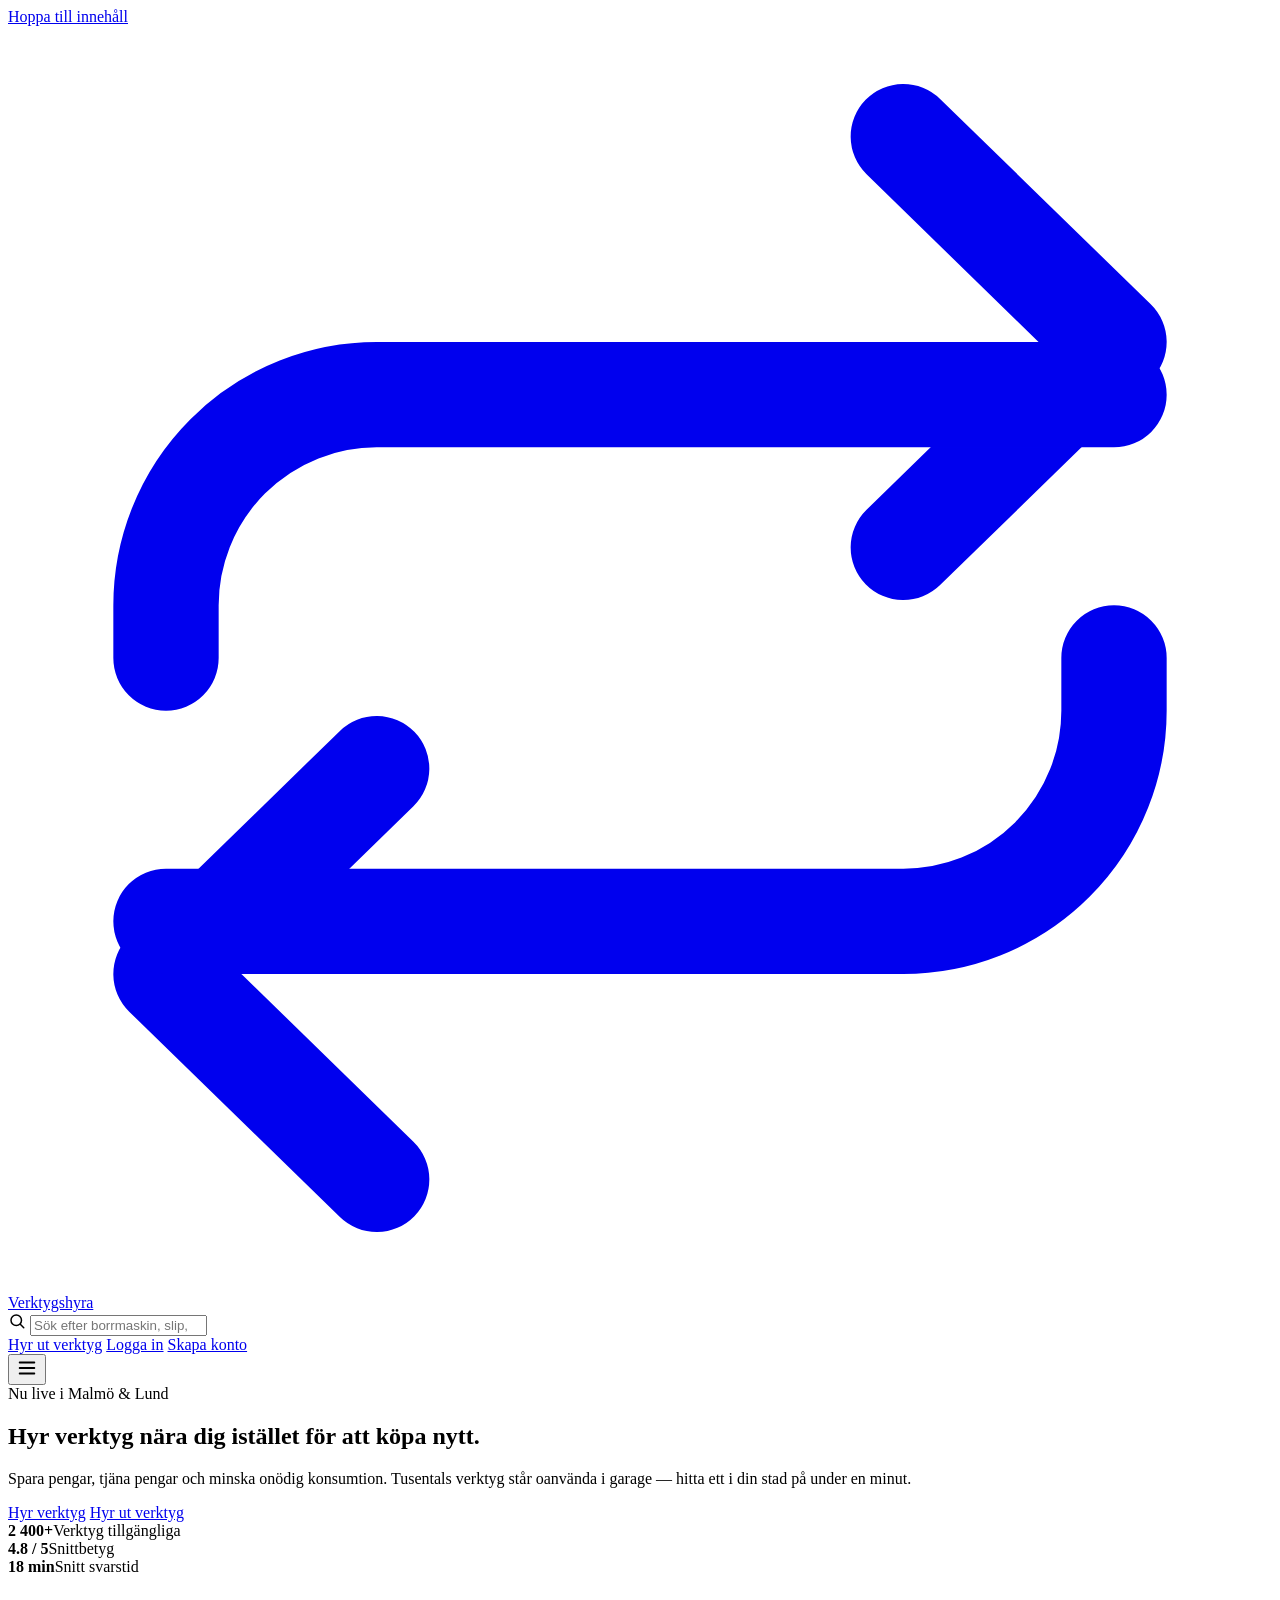
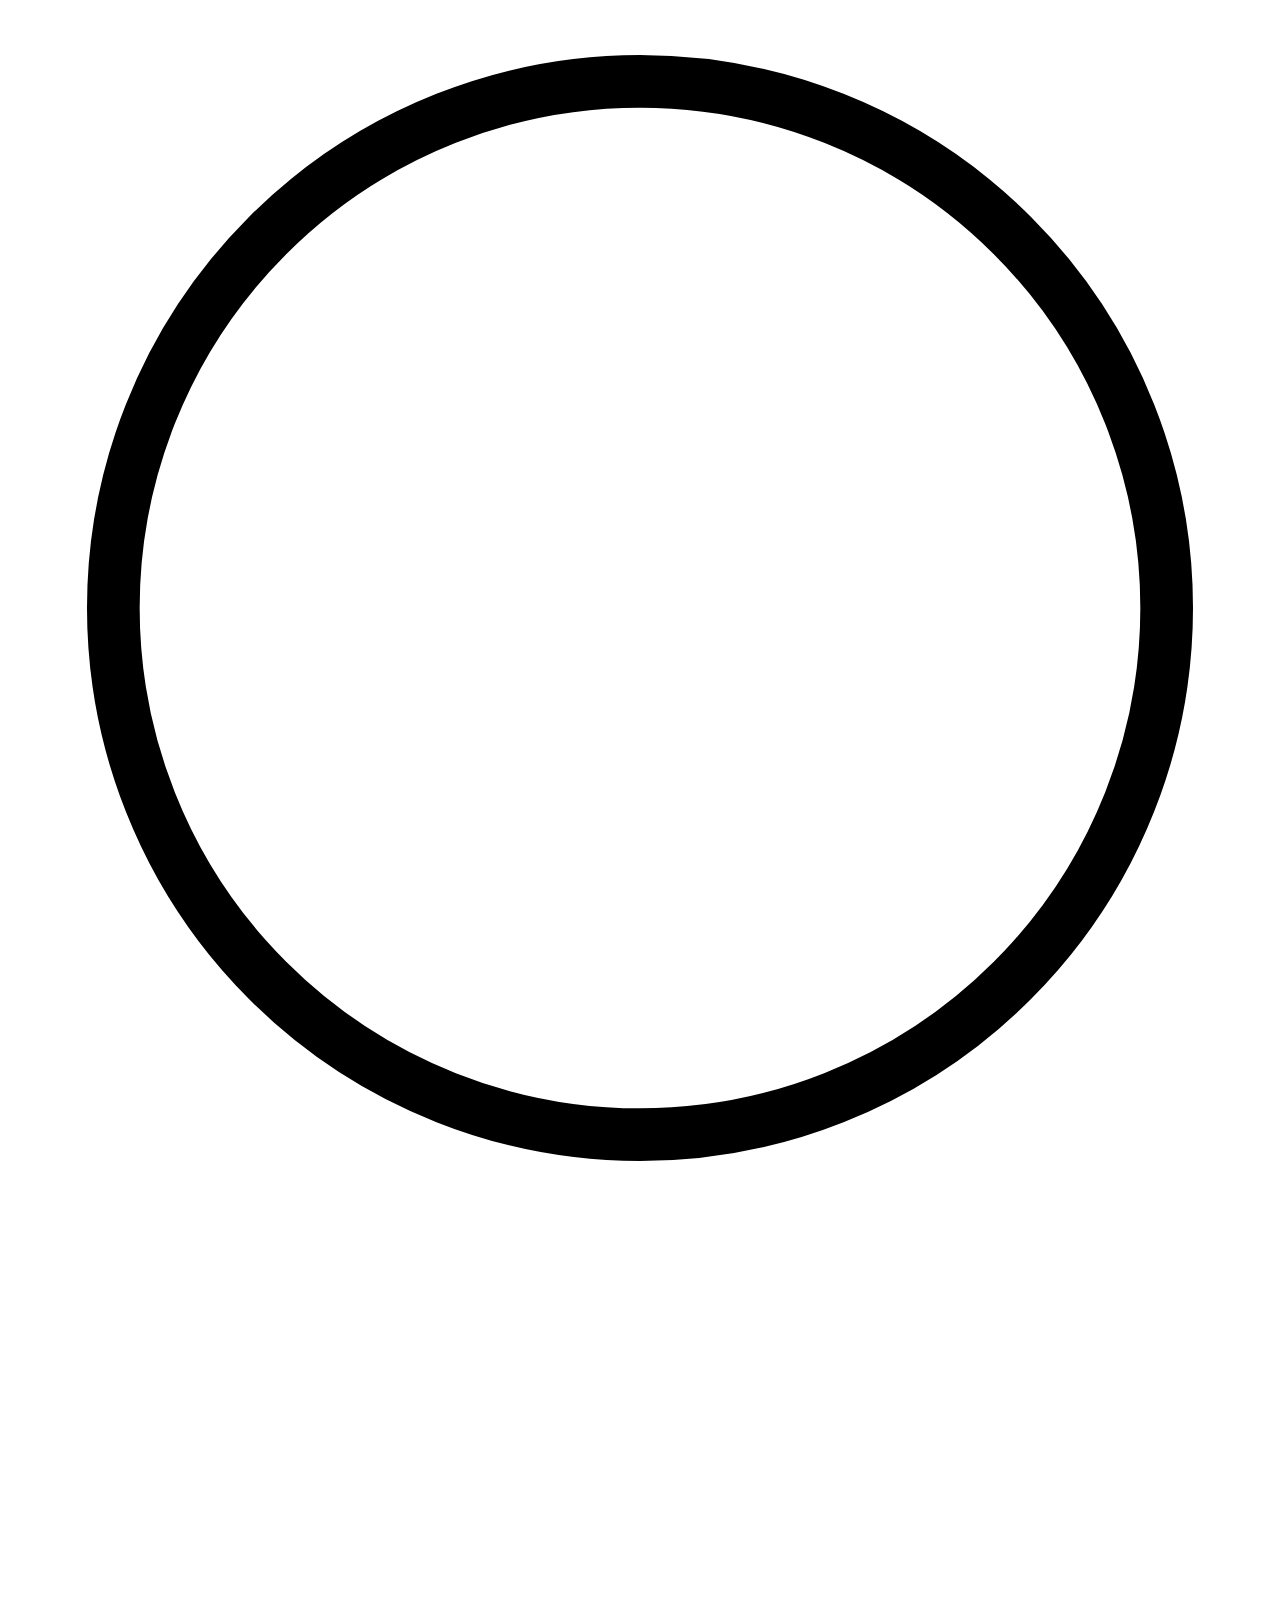
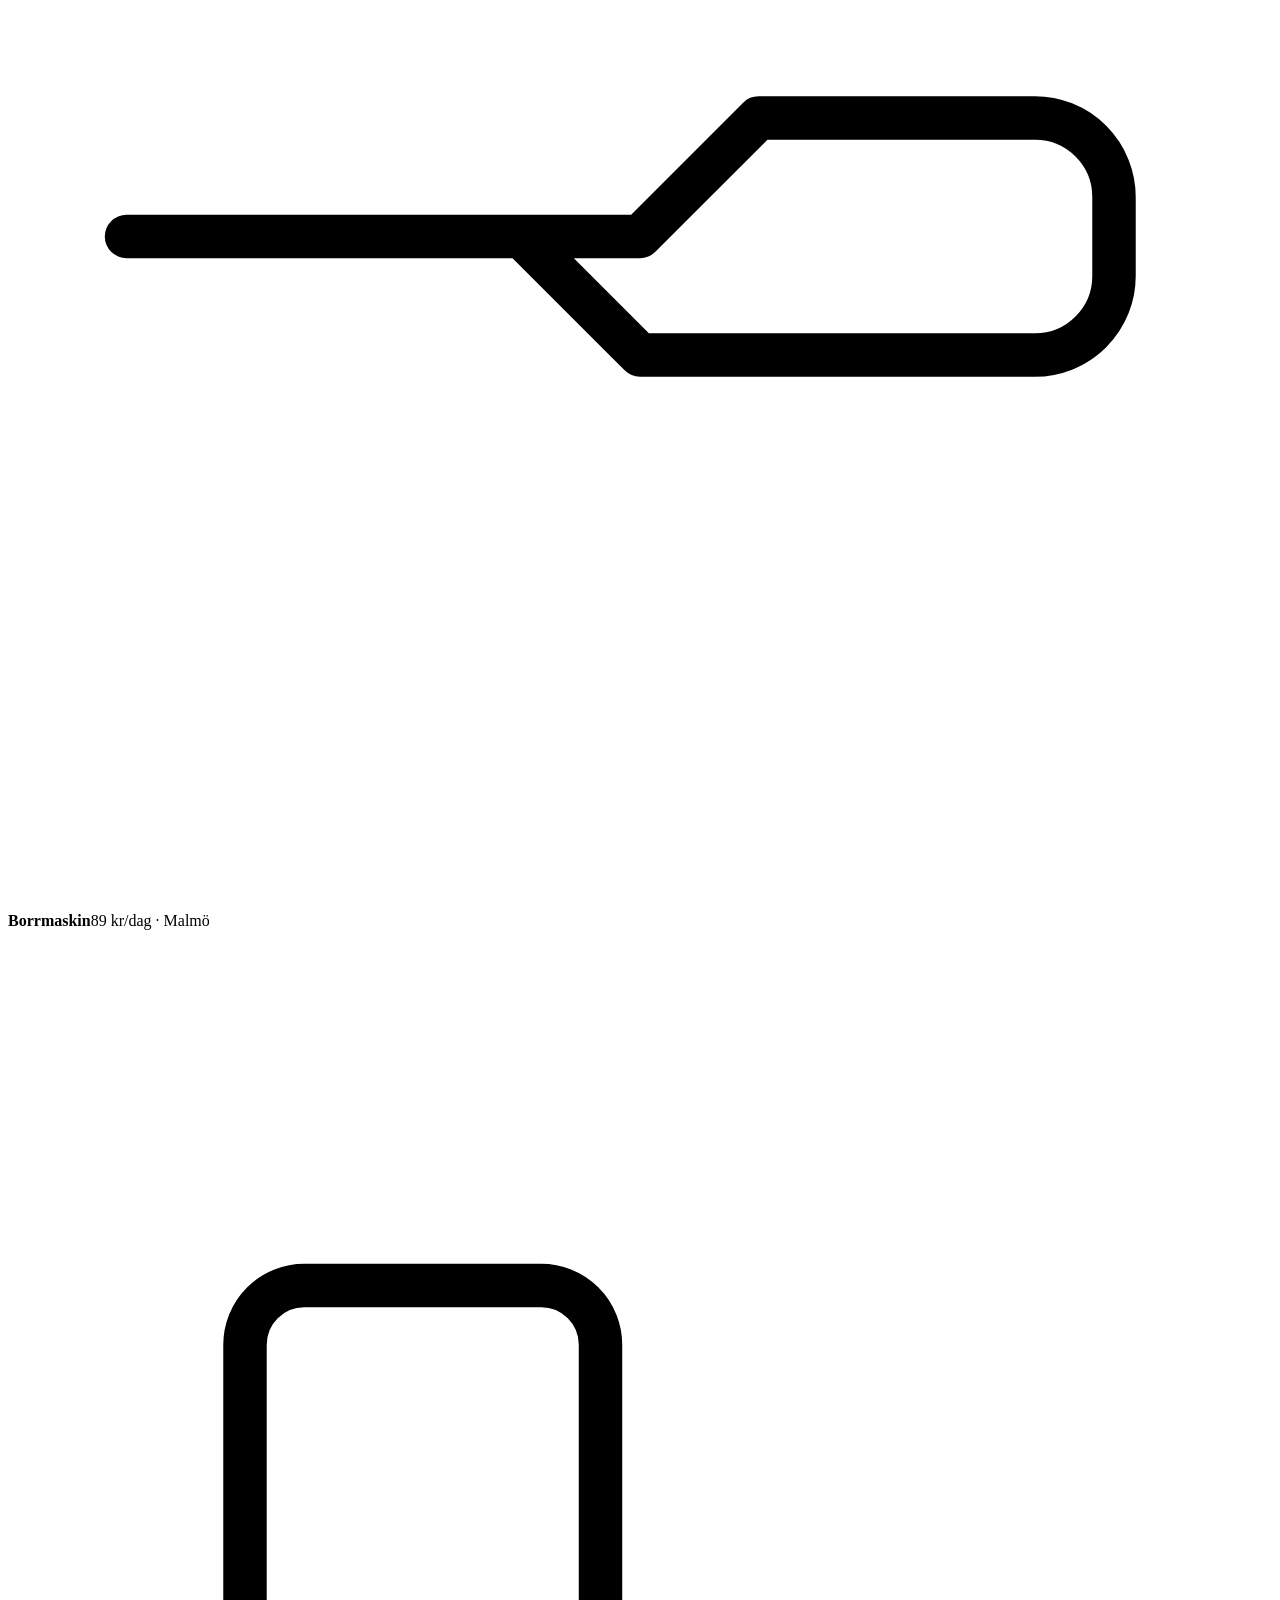
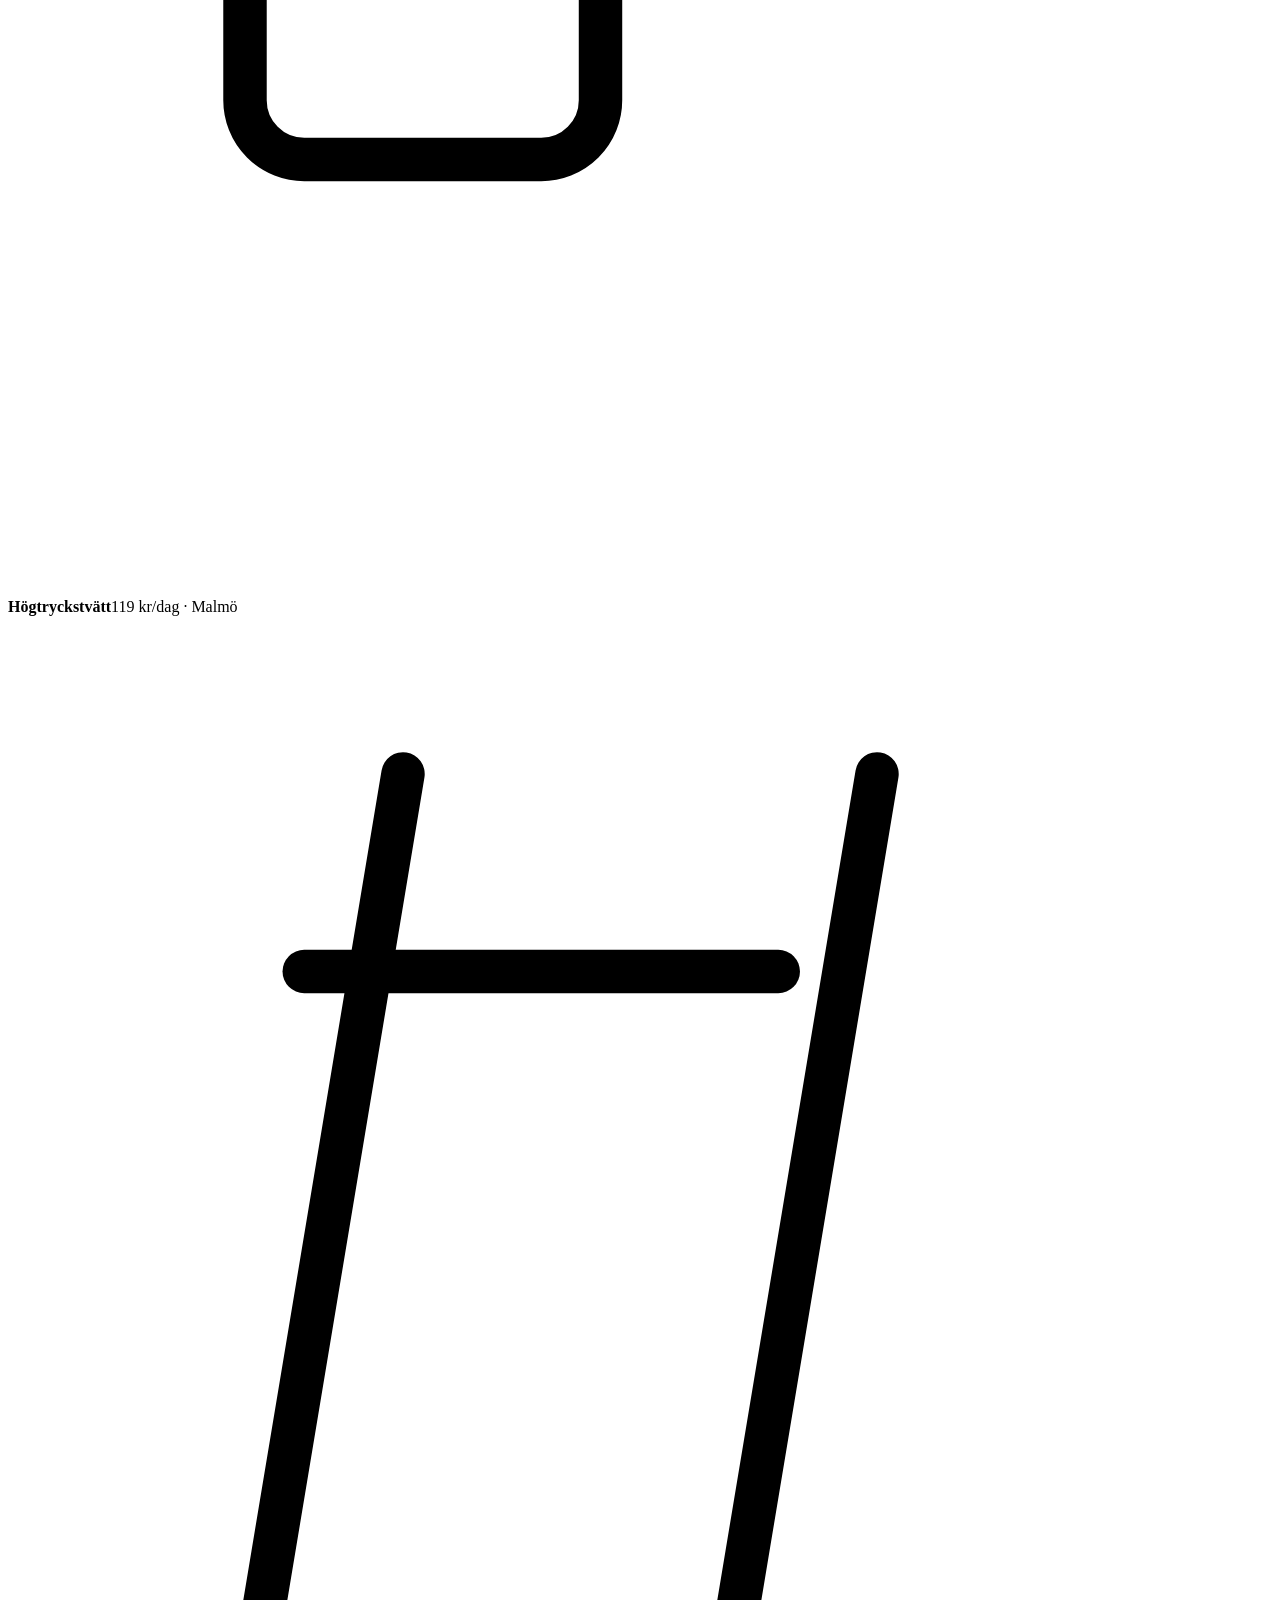
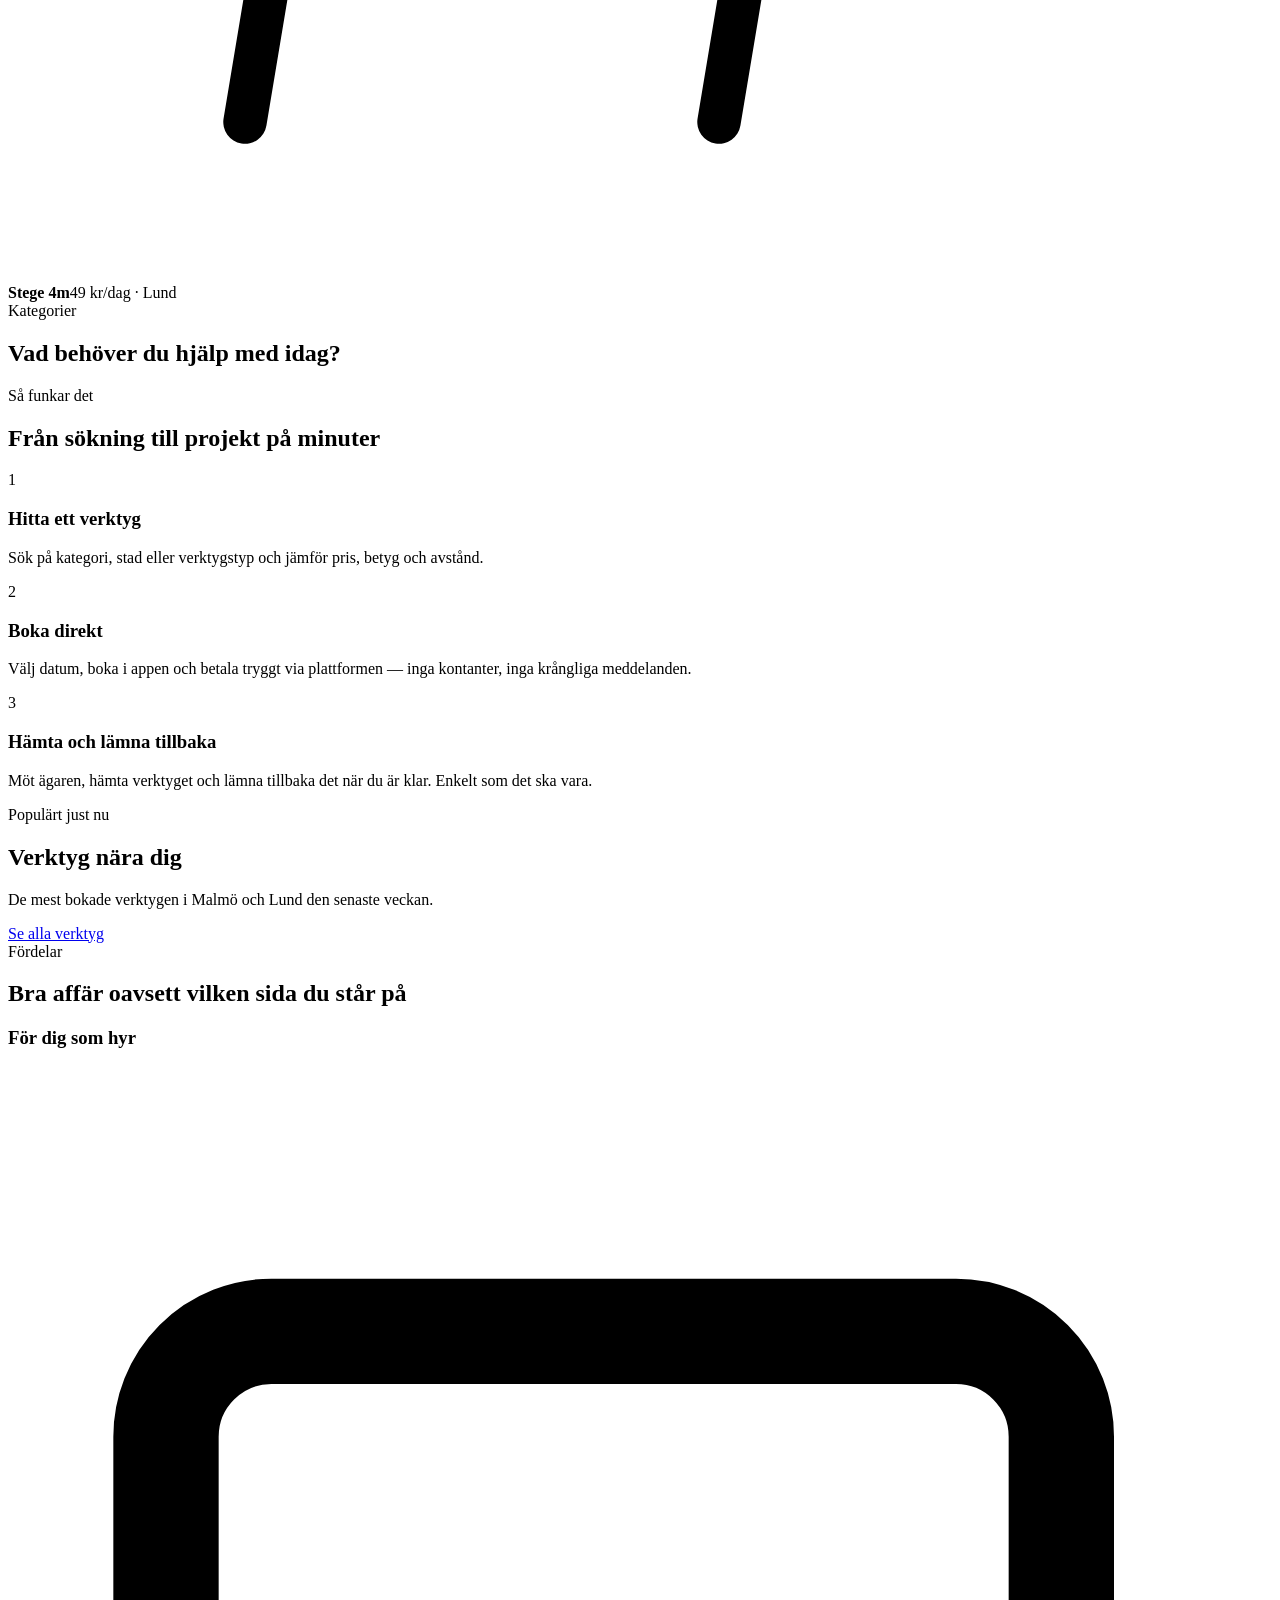
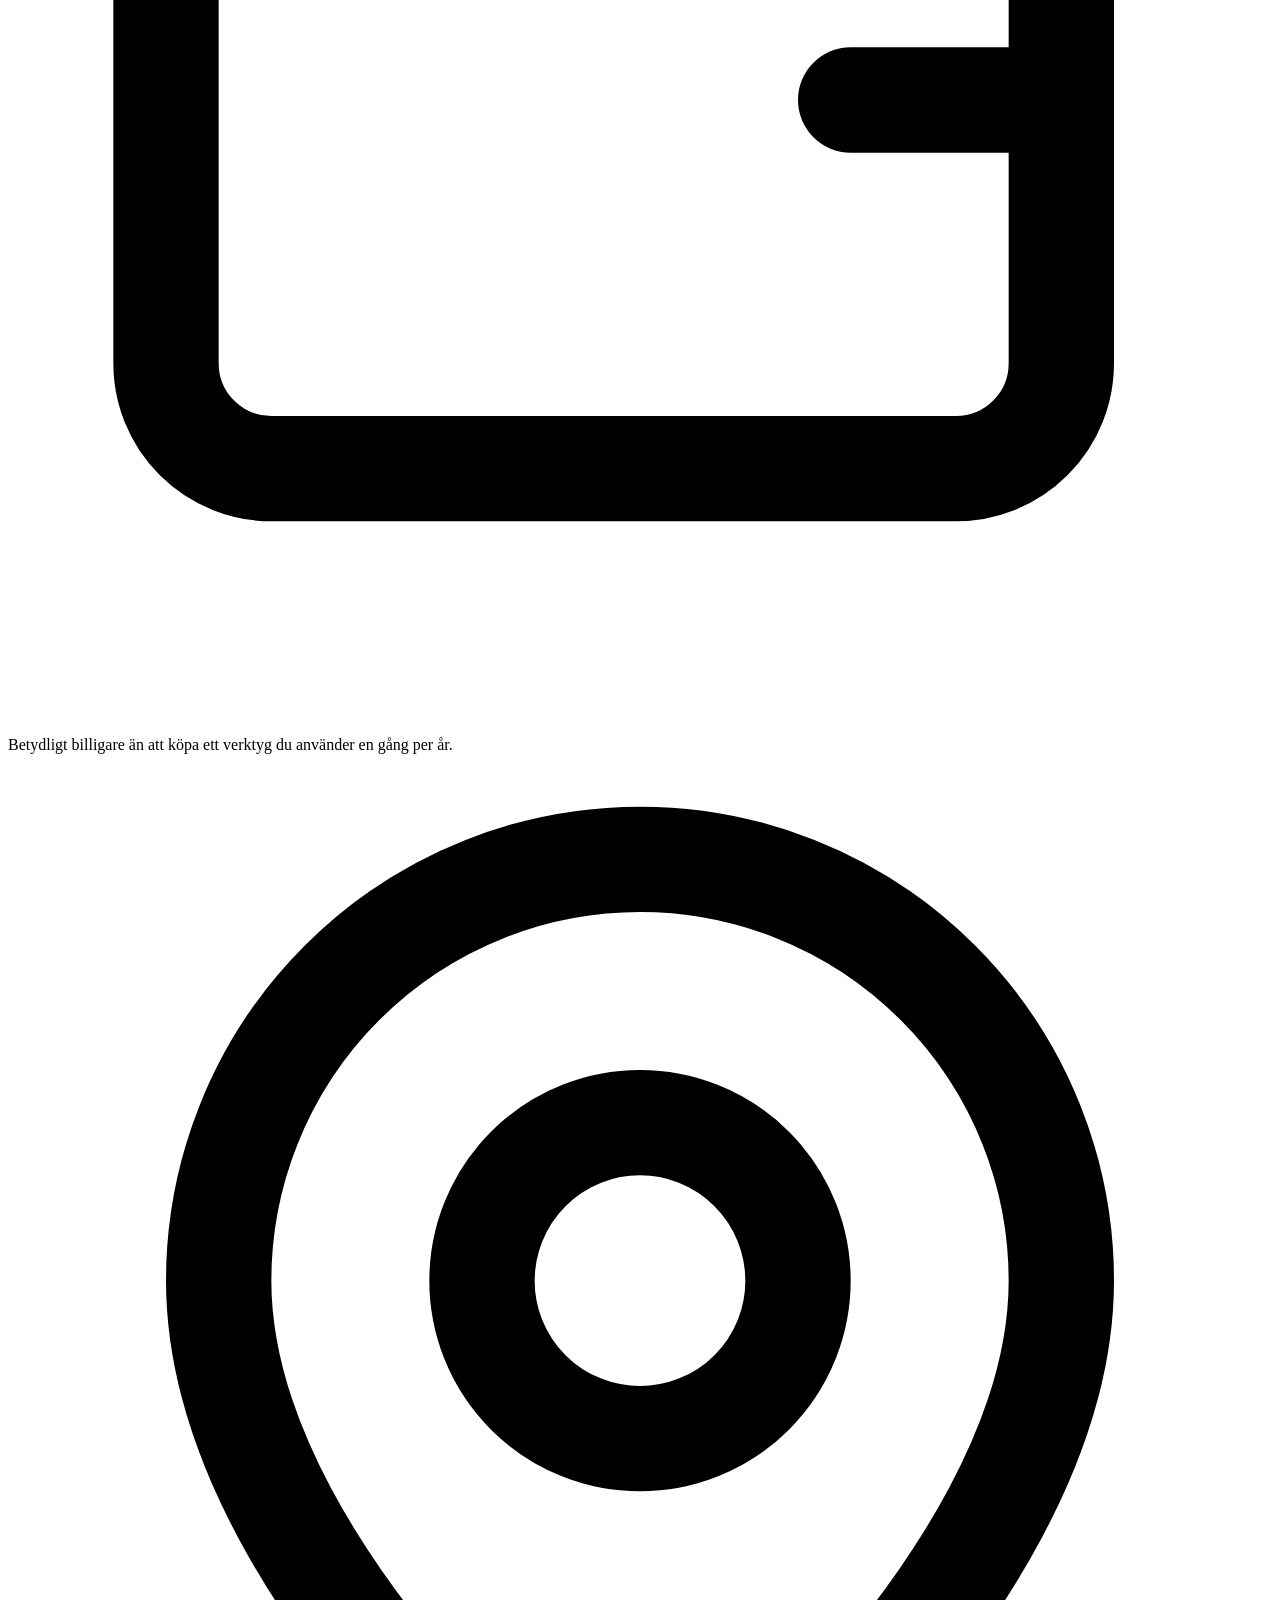
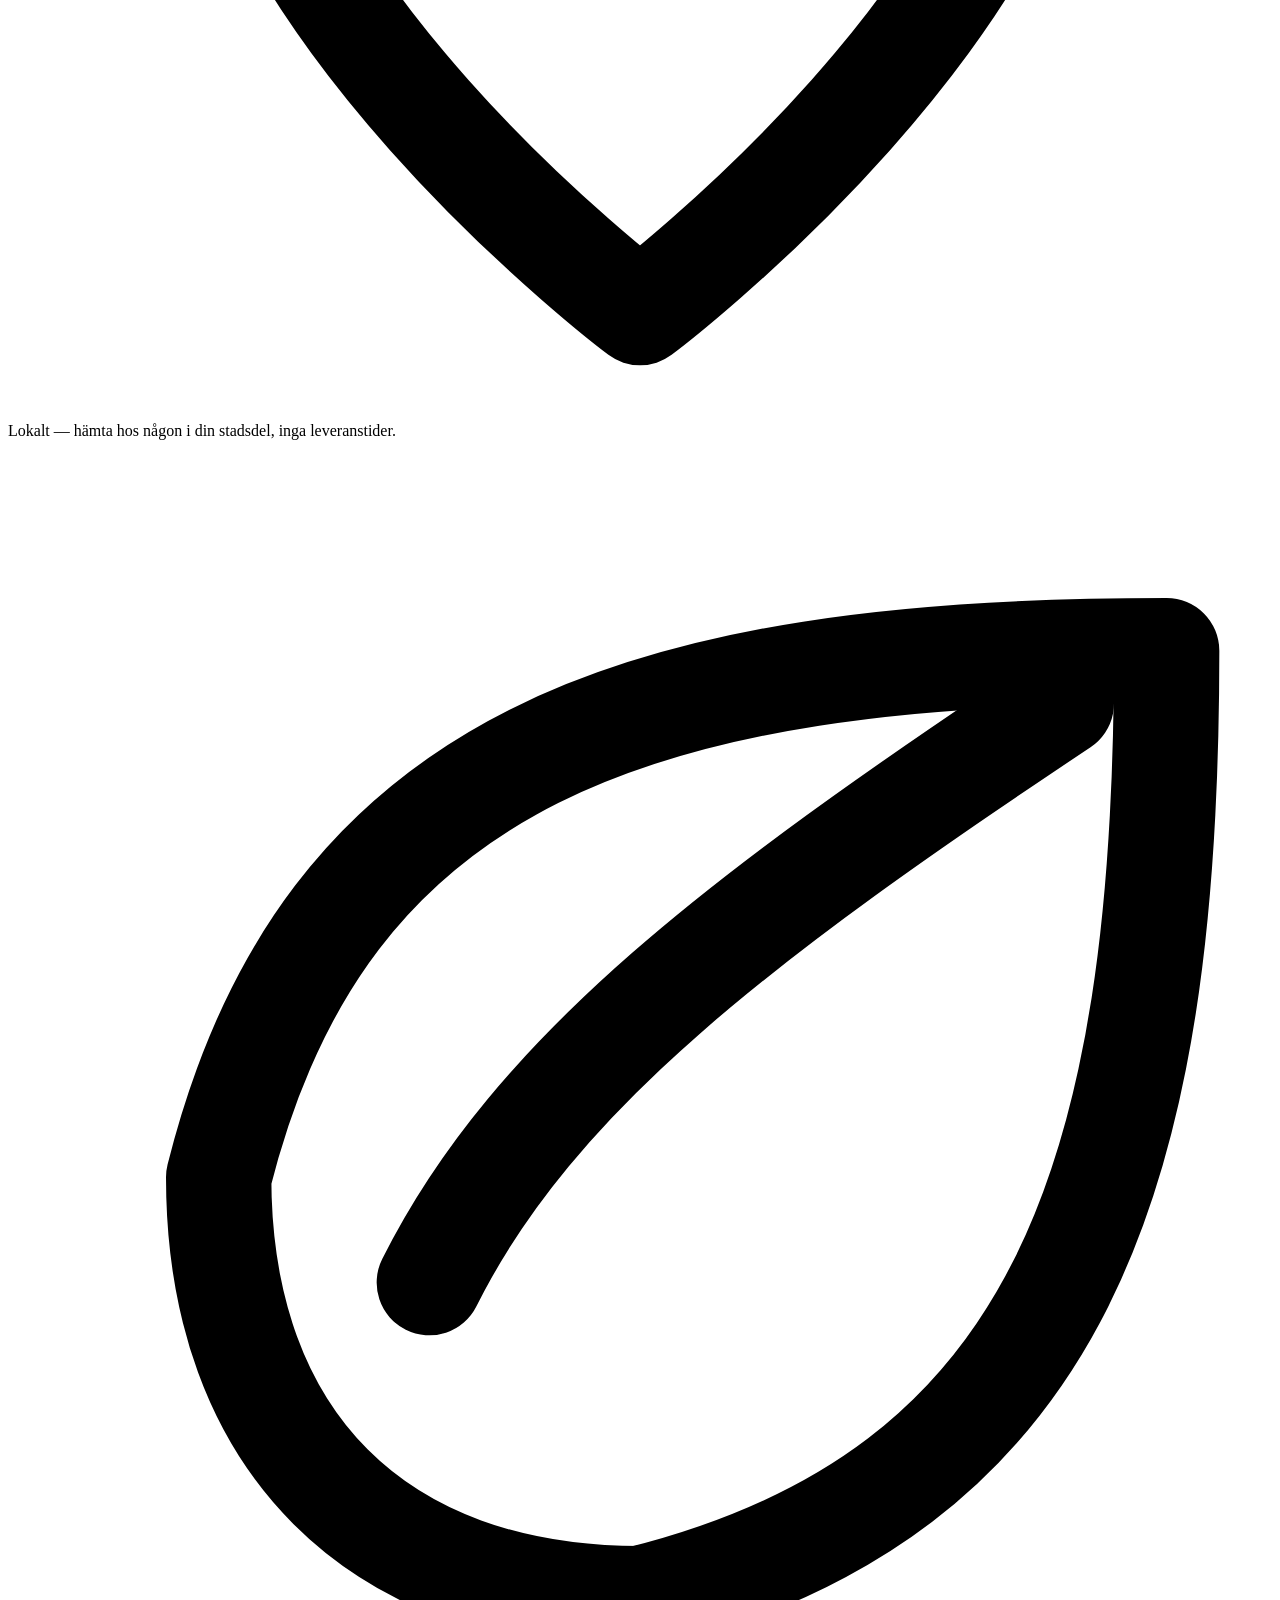
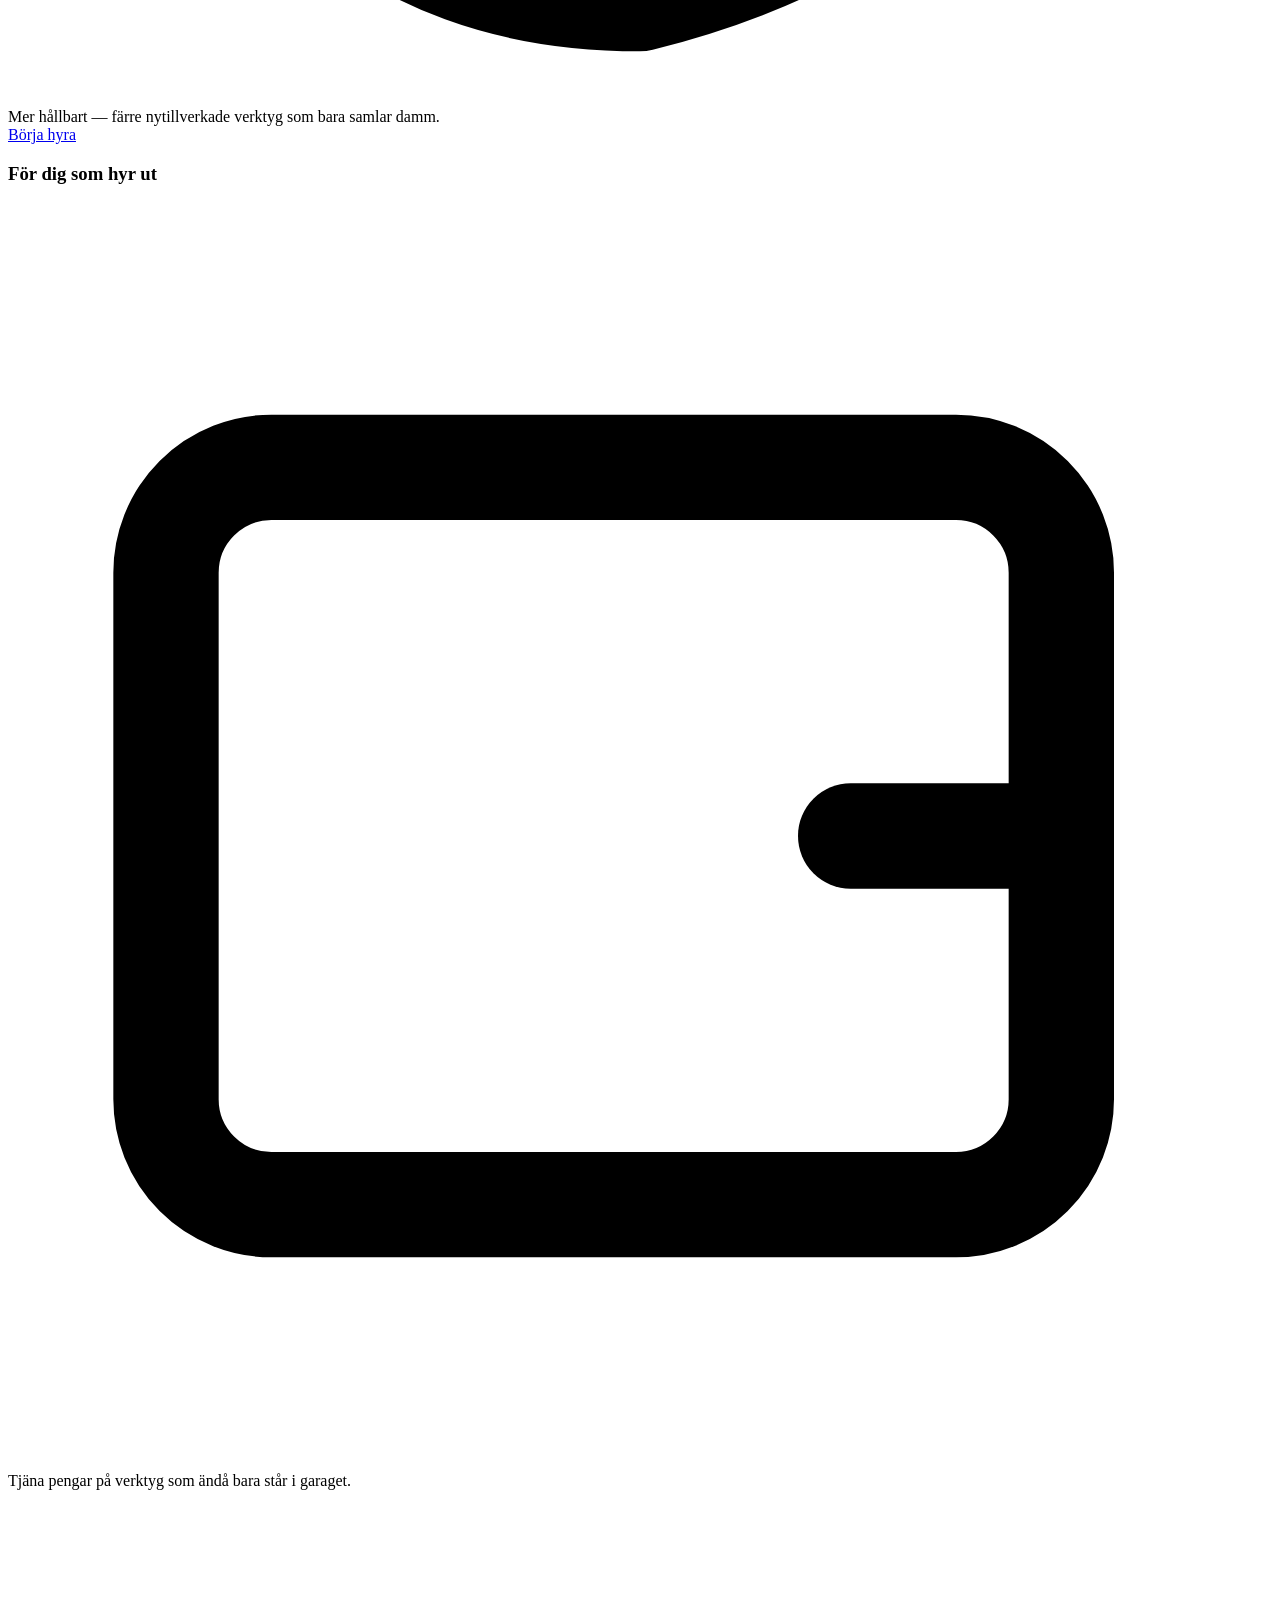
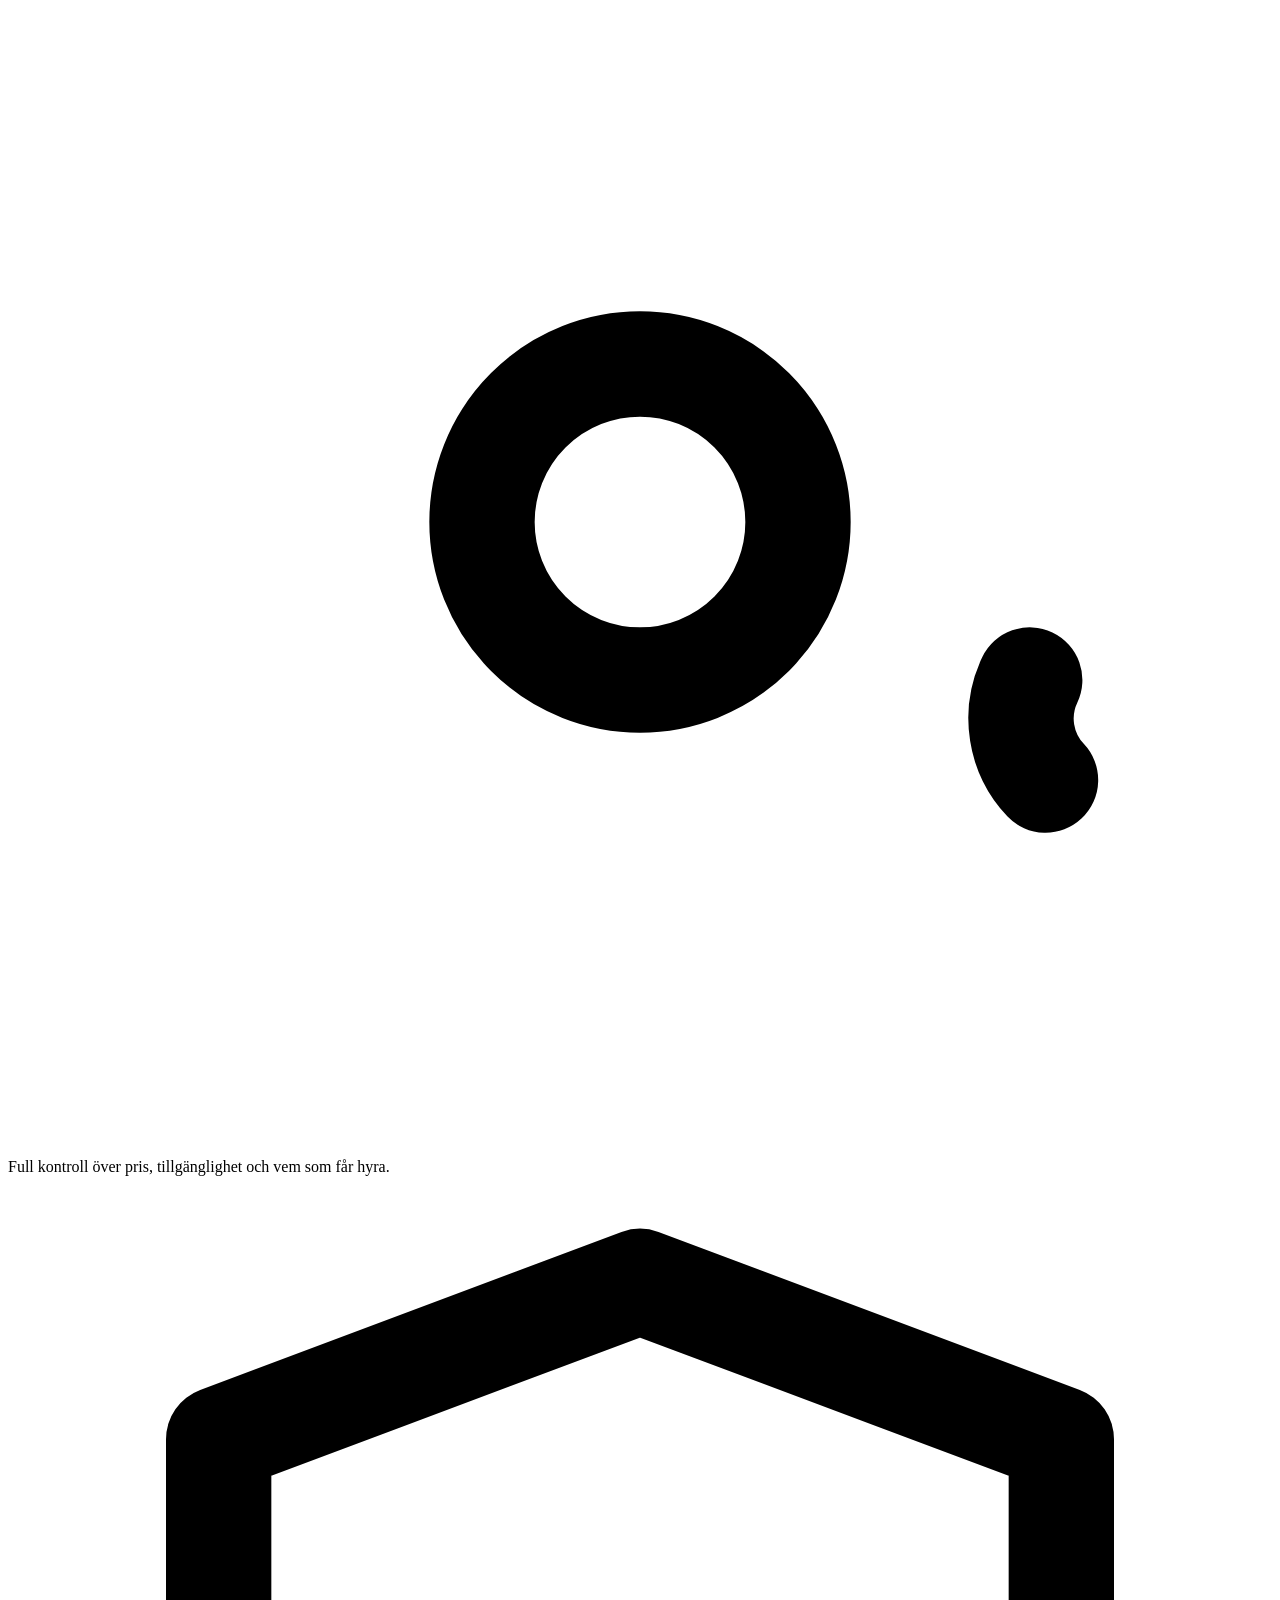
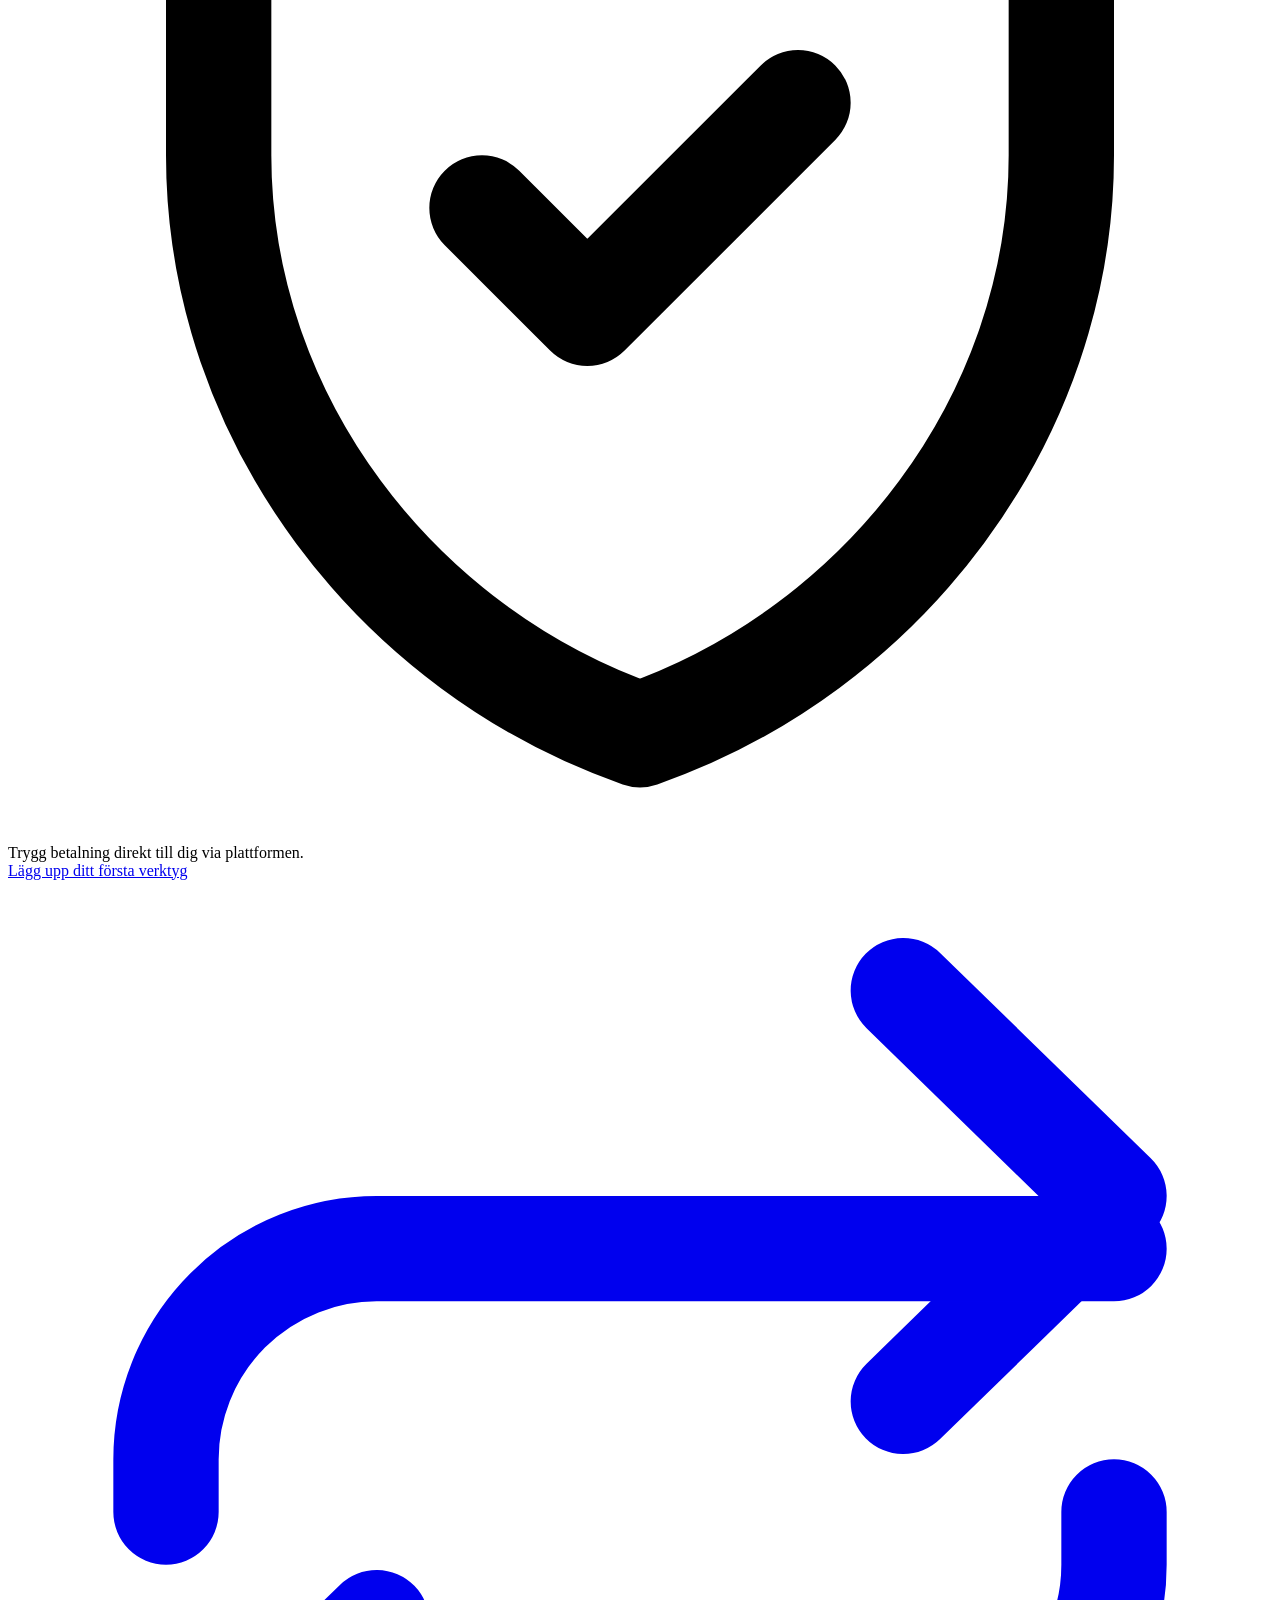
==== index.html @ adbc866a "Add files via upload" ====
<!DOCTYPE html>
<html lang="sv">
<head>
  <meta charset="UTF-8" />
  <meta name="viewport" content="width=device-width, initial-scale=1.0" />
  <title>Verktygshyra — Hyr verktyg nära dig istället för att köpa nytt</title>
  <meta name="description" content="Hyr borrmaskiner, sågar, högtryckstvättar och trädgårdsmaskiner av personer i din närhet. Billigare, enklare och mer hållbart än att köpa nytt." />

  <link rel="preconnect" href="https://fonts.googleapis.com" />
  <link rel="preconnect" href="https://fonts.gstatic.com" crossorigin />
  <link href="https://fonts.googleapis.com/css2?family=Plus+Jakarta+Sans:wght@500;600;700;800&family=Inter:wght@400;500;600;700&display=swap" rel="stylesheet" />

  <link rel="stylesheet" href="css/tokens.css" />
  <link rel="stylesheet" href="css/base.css" />
  <link rel="stylesheet" href="css/components.css" />
  <link rel="stylesheet" href="css/layout.css" />
</head>
<body>
  <a href="#main" class="skip-link">Hoppa till innehåll</a>

  <!-- ============ NAV ============ -->
  <header class="nav">
    <div class="container nav-inner">
      <a href="index.html" class="logo">
        <span class="logo-mark">
          <svg viewBox="0 0 24 24" fill="none" stroke="currentColor" stroke-width="2" stroke-linecap="round" stroke-linejoin="round" class="loop-path">
            <path d="M17 2.1 21 6l-4 3.9"/><path d="M3 12v-1a4 4 0 0 1 4-4h14"/>
            <path d="M7 21.9 3 18l4-3.9"/><path d="M21 12v1a4 4 0 0 1-4 4H3"/>
          </svg>
        </span>
        Verktygshyra
      </a>

      <form class="nav-search" id="heroSearchForm" role="search">
        <svg viewBox="0 0 24 24" width="18" height="18" fill="none" stroke="currentColor" stroke-width="2" stroke-linecap="round" stroke-linejoin="round"><circle cx="11" cy="11" r="7"/><path d="m21 21-4.3-4.3"/></svg>
        <input type="search" name="q" placeholder="Sök efter borrmaskin, slip, stege…" aria-label="Sök verktyg" />
      </form>

      <nav class="nav-links" aria-label="Huvudmeny">
        <a class="btn btn-ghost" href="pages/my-tools.html">Hyr ut verktyg</a>
        <a class="btn btn-ghost" href="pages/login.html">Logga in</a>
        <a class="btn btn-primary" href="pages/register.html">Skapa konto</a>
      </nav>

      <button class="hamburger" aria-label="Öppna meny" aria-expanded="false">
        <svg viewBox="0 0 24 24" width="22" height="22" fill="none" stroke="currentColor" stroke-width="2" stroke-linecap="round" stroke-linejoin="round"><path d="M4 6h16M4 12h16M4 18h16"/></svg>
      </button>
    </div>
  </header>

  <main id="main">
    <!-- ============ HERO ============ -->
    <section class="hero">
      <div class="container hero-inner">
        <div class="hero-copy">
          <span class="eyebrow">Nu live i Malmö &amp; Lund</span>
          <h1>Hyr verktyg nära dig istället för att köpa nytt.</h1>
          <p>Spara pengar, tjäna pengar och minska onödig konsumtion. Tusentals verktyg står oanvända i garage — hitta ett i din stad på under en minut.</p>
          <div class="hero-cta">
            <a href="pages/search.html" class="btn btn-primary btn-lg">Hyr verktyg</a>
            <a href="pages/my-tools.html" class="btn btn-outline btn-lg">Hyr ut verktyg</a>
          </div>
          <div class="hero-stats">
            <div class="hero-stat"><strong>2 400+</strong><span>Verktyg tillgängliga</span></div>
            <div class="hero-stat"><strong>4.8 / 5</strong><span>Snittbetyg</span></div>
            <div class="hero-stat"><strong>18 min</strong><span>Snitt svarstid</span></div>
          </div>
        </div>

        <div class="hero-visual" aria-hidden="true">
          <div class="hero-orbit">
            <svg viewBox="0 0 24 24" fill="none" stroke="currentColor" stroke-width="1"><circle cx="12" cy="12" r="10"/></svg>
          </div>
          <div class="floating-card fc-1">
            <svg viewBox="0 0 64 64" fill="none" stroke="currentColor" stroke-width="2.2" stroke-linecap="round" stroke-linejoin="round"><path d="M6 30h26l6-6h14a4 4 0 0 1 4 4v4a4 4 0 0 1-4 4H32l-6-6"/></svg>
            <span><strong>Borrmaskin</strong><span>89 kr/dag · Malmö</span></span>
          </div>
          <div class="floating-card fc-2">
            <svg viewBox="0 0 64 64" fill="none" stroke="currentColor" stroke-width="2.2" stroke-linecap="round" stroke-linejoin="round"><rect x="12" y="18" width="18" height="24" rx="3"/></svg>
            <span><strong>Högtryckstvätt</strong><span>119 kr/dag · Malmö</span></span>
          </div>
          <div class="floating-card fc-3">
            <svg viewBox="0 0 64 64" fill="none" stroke="currentColor" stroke-width="2.2" stroke-linecap="round" stroke-linejoin="round"><path d="M20 8 12 56"/><path d="M44 8 36 56"/><path d="M15 18h24"/></svg>
            <span><strong>Stege 4m</strong><span>49 kr/dag · Lund</span></span>
          </div>
        </div>
      </div>
    </section>

    <!-- ============ CATEGORIES ============ -->
    <section class="section section-tight">
      <div class="container">
        <div class="section-head">
          <div>
            <span class="eyebrow">Kategorier</span>
            <h2>Vad behöver du hjälp med idag?</h2>
          </div>
        </div>
        <div class="category-grid" id="categoryGrid">
          <!-- Rendered by main.js -->
        </div>
      </div>
    </section>

    <!-- ============ HOW IT WORKS ============ -->
    <section class="section" style="background: var(--color-bg-soft);">
      <div class="container">
        <div class="section-head">
          <div>
            <span class="eyebrow">Så funkar det</span>
            <h2>Från sökning till projekt på minuter</h2>
          </div>
        </div>
        <div class="steps">
          <div class="step reveal">
            <span class="step-num">1</span>
            <h3>Hitta ett verktyg</h3>
            <p>Sök på kategori, stad eller verktygstyp och jämför pris, betyg och avstånd.</p>
          </div>
          <div class="step reveal">
            <span class="step-num">2</span>
            <h3>Boka direkt</h3>
            <p>Välj datum, boka i appen och betala tryggt via plattformen — inga kontanter, inga krångliga meddelanden.</p>
          </div>
          <div class="step reveal">
            <span class="step-num">3</span>
            <h3>Hämta och lämna tillbaka</h3>
            <p>Möt ägaren, hämta verktyget och lämna tillbaka det när du är klar. Enkelt som det ska vara.</p>
          </div>
        </div>
      </div>
    </section>

    <!-- ============ FEATURED TOOLS ============ -->
    <section class="section section-tight">
      <div class="container">
        <div class="section-head">
          <div>
            <span class="eyebrow">Populärt just nu</span>
            <h2>Verktyg nära dig</h2>
            <p>De mest bokade verktygen i Malmö och Lund den senaste veckan.</p>
          </div>
          <a href="pages/search.html" class="btn btn-outline">Se alla verktyg</a>
        </div>
        <div class="tool-grid" id="toolGrid">
          <!-- Rendered by main.js -->
        </div>
      </div>
    </section>

    <!-- ============ BENEFITS ============ -->
    <section class="section" style="background: var(--color-bg-soft);">
      <div class="container">
        <div class="section-head">
          <div>
            <span class="eyebrow">Fördelar</span>
            <h2>Bra affär oavsett vilken sida du står på</h2>
          </div>
        </div>
        <div class="benefit-panels">
          <div class="benefit-panel panel-borrow reveal">
            <h3>För dig som hyr</h3>
            <div class="benefit-list">
              <div class="benefit-item">
                <svg viewBox="0 0 24 24" fill="none" stroke="currentColor" stroke-width="2" stroke-linecap="round" stroke-linejoin="round"><path d="M3 7a2 2 0 0 1 2-2h13a2 2 0 0 1 2 2v10a2 2 0 0 1-2 2H5a2 2 0 0 1-2-2Z"/><path d="M16 12h3"/></svg>
                <span>Betydligt billigare än att köpa ett verktyg du använder en gång per år.</span>
              </div>
              <div class="benefit-item">
                <svg viewBox="0 0 24 24" fill="none" stroke="currentColor" stroke-width="2" stroke-linecap="round" stroke-linejoin="round"><path d="M20 10c0 6-8 12-8 12s-8-6-8-12a8 8 0 0 1 16 0Z"/><circle cx="12" cy="10" r="3"/></svg>
                <span>Lokalt — hämta hos någon i din stadsdel, inga leveranstider.</span>
              </div>
              <div class="benefit-item">
                <svg viewBox="0 0 24 24" fill="none" stroke="currentColor" stroke-width="2" stroke-linecap="round" stroke-linejoin="round"><path d="M12 22c8-2 10-8 10-18-10 0-16 2-18 10 0 5 3 8 8 8Z"/><path d="M8 16C10 12 14 9 20 5"/></svg>
                <span>Mer hållbart — färre nytillverkade verktyg som bara samlar damm.</span>
              </div>
            </div>
            <a href="pages/search.html" class="btn btn-outline">Börja hyra</a>
          </div>
          <div class="benefit-panel panel-lend reveal">
            <h3>För dig som hyr ut</h3>
            <div class="benefit-list">
              <div class="benefit-item">
                <svg viewBox="0 0 24 24" fill="none" stroke="currentColor" stroke-width="2" stroke-linecap="round" stroke-linejoin="round"><path d="M3 7a2 2 0 0 1 2-2h13a2 2 0 0 1 2 2v10a2 2 0 0 1-2 2H5a2 2 0 0 1-2-2Z"/><path d="M16 12h3"/></svg>
                <span>Tjäna pengar på verktyg som ändå bara står i garaget.</span>
              </div>
              <div class="benefit-item">
                <svg viewBox="0 0 24 24" fill="none" stroke="currentColor" stroke-width="2" stroke-linecap="round" stroke-linejoin="round"><circle cx="12" cy="12" r="3"/><path d="M19.4 15a1.7 1.7 0 0 0 .3 1.9"/></svg>
                <span>Full kontroll över pris, tillgänglighet och vem som får hyra.</span>
              </div>
              <div class="benefit-item">
                <svg viewBox="0 0 24 24" fill="none" stroke="currentColor" stroke-width="2" stroke-linecap="round" stroke-linejoin="round"><path d="M12 2 4 5v6c0 5 3.4 9.4 8 11 4.6-1.6 8-6 8-11V5Z"/><path d="m9 12 2 2 4-4"/></svg>
                <span>Trygg betalning direkt till dig via plattformen.</span>
              </div>
            </div>
            <a href="pages/my-tools.html" class="btn btn-secondary">Lägg upp ditt första verktyg</a>
          </div>
        </div>
      </div>
    </section>
  </main>

  <!-- ============ FOOTER ============ -->
  <footer class="footer">
    <div class="container">
      <div class="footer-grid">
        <div class="footer-col">
          <a href="index.html" class="logo" style="margin-bottom: 12px;">
            <span class="logo-mark">
              <svg viewBox="0 0 24 24" fill="none" stroke="currentColor" stroke-width="2" stroke-linecap="round" stroke-linejoin="round"><path d="M17 2.1 21 6l-4 3.9"/><path d="M3 12v-1a4 4 0 0 1 4-4h14"/><path d="M7 21.9 3 18l4-3.9"/><path d="M21 12v1a4 4 0 0 1-4 4H3"/></svg>
            </span>
            Verktygshyra
          </a>
          <p style="color: var(--color-text-muted); font-size: var(--fs-sm); max-width: 32ch;">Marknadsplatsen för att hyra och hyra ut verktyg mellan privatpersoner.</p>
        </div>
        <div class="footer-col">
          <h4>Företaget</h4>
          <ul>
            <li><a href="#">Om oss</a></li>
            <li><a href="#">Kontakt</a></li>
            <li><a href="#">Jobba hos oss</a></li>
          </ul>
        </div>
        <div class="footer-col">
          <h4>Support</h4>
          <ul>
            <li><a href="#">Vanliga frågor</a></li>
            <li><a href="#">Trygghet &amp; försäkring</a></li>
            <li><a href="#">Kontakta support</a></li>
          </ul>
        </div>
        <div class="footer-col">
          <h4>Juridik</h4>
          <ul>
            <li><a href="#">Integritetspolicy</a></li>
            <li><a href="#">Användarvillkor</a></li>
            <li><a href="#">Cookies</a></li>
          </ul>
        </div>
      </div>
      <div class="footer-bottom">
        <span>© 2026 Verktygshyra. Alla rättigheter förbehållna.</span>
        <div class="footer-social">
          <a href="#" aria-label="Instagram"><svg width="16" height="16" viewBox="0 0 24 24" fill="none" stroke="currentColor" stroke-width="2"><rect x="3" y="3" width="18" height="18" rx="5"/><circle cx="12" cy="12" r="4"/></svg></a>
          <a href="#" aria-label="Facebook"><svg width="16" height="16" viewBox="0 0 24 24" fill="none" stroke="currentColor" stroke-width="2"><path d="M14 9h3V5h-3a4 4 0 0 0-4 4v2H7v4h3v6h4v-6h3l1-4h-4V9a1 1 0 0 1 1-1Z"/></svg></a>
        </div>
      </div>
    </div>
  </footer>

  <script type="module" src="js/main.js"></script>
</body>
</html>
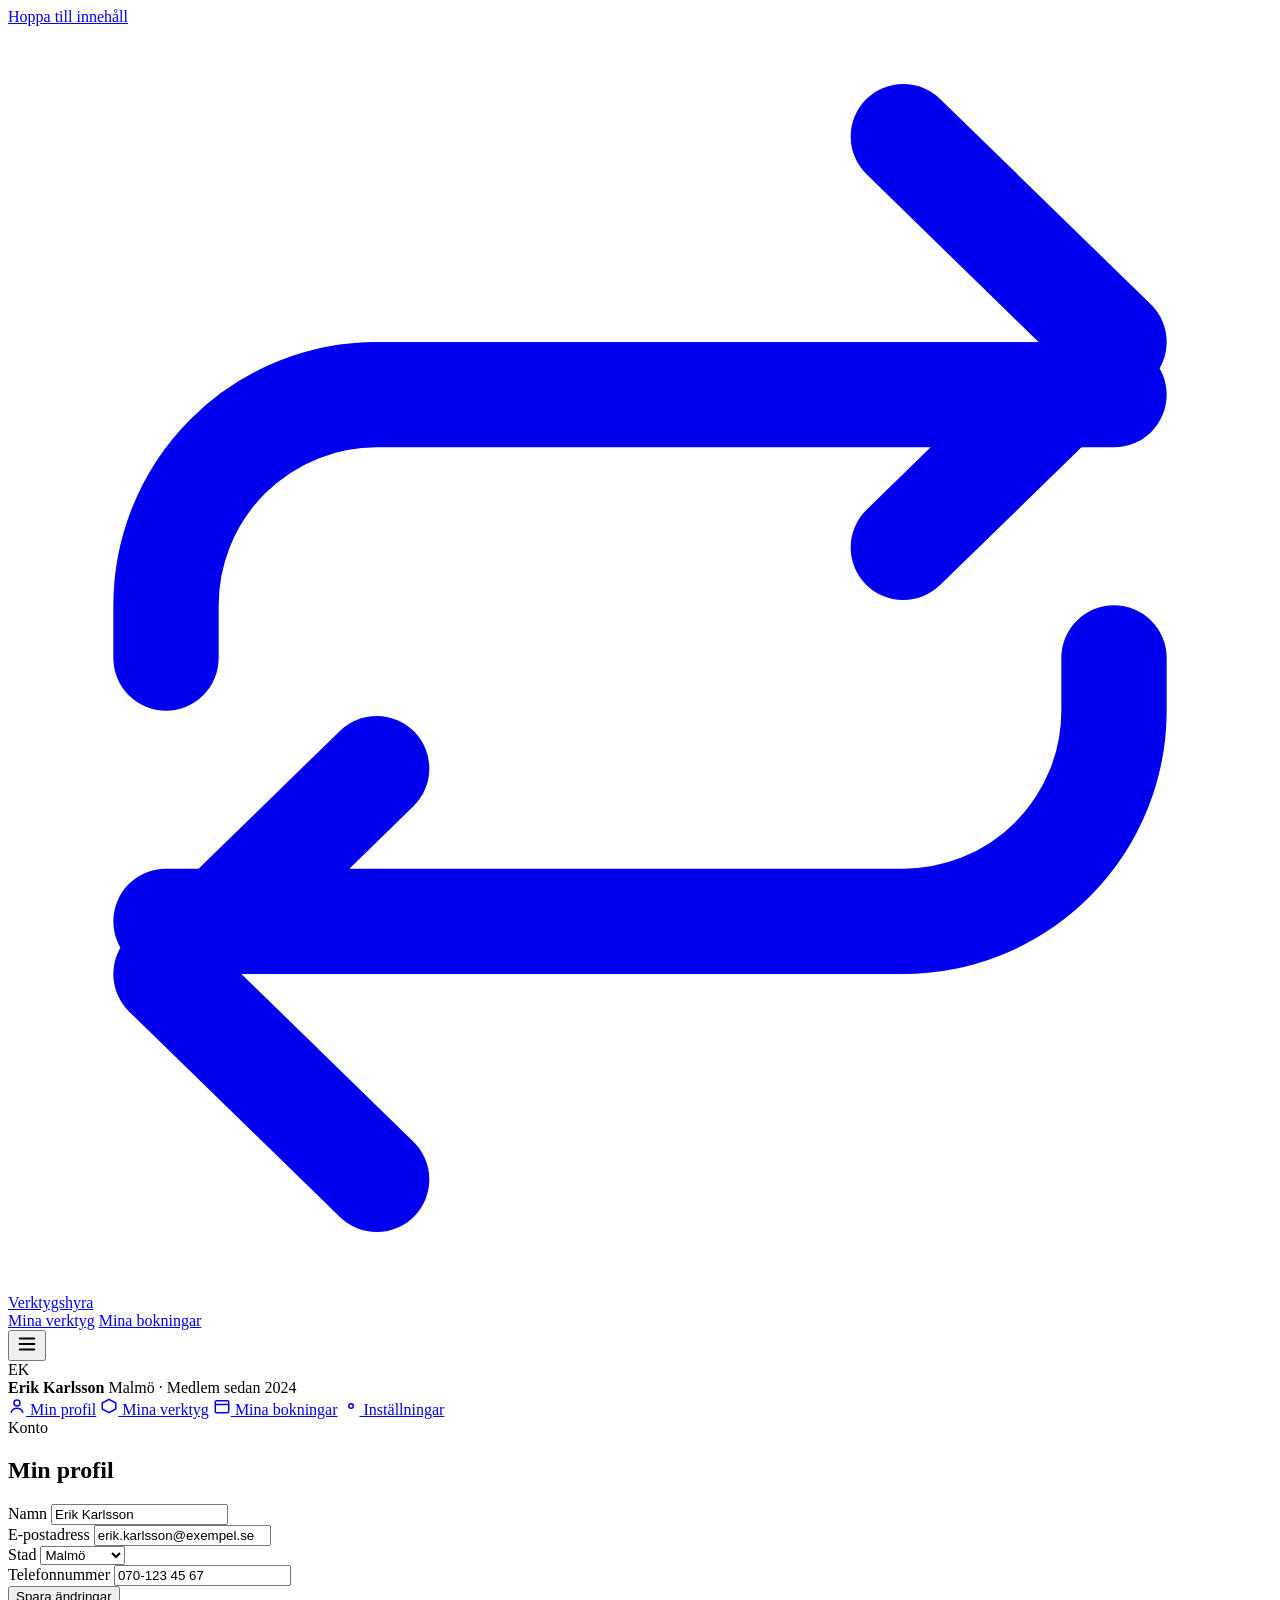
==== commit 80b381d2: "Add files via upload" ====
--- a/index.html
+++ b/index.html
@@ -3,250 +3,84 @@
 <head>
   <meta charset="UTF-8" />
   <meta name="viewport" content="width=device-width, initial-scale=1.0" />
-  <title>Verktygshyra — Hyr verktyg nära dig istället för att köpa nytt</title>
-  <meta name="description" content="Hyr borrmaskiner, sågar, högtryckstvättar och trädgårdsmaskiner av personer i din närhet. Billigare, enklare och mer hållbart än att köpa nytt." />
-
+  <title>Min profil — Verktygshyra</title>
   <link rel="preconnect" href="https://fonts.googleapis.com" />
-  <link rel="preconnect" href="https://fonts.gstatic.com" crossorigin />
   <link href="https://fonts.googleapis.com/css2?family=Plus+Jakarta+Sans:wght@500;600;700;800&family=Inter:wght@400;500;600;700&display=swap" rel="stylesheet" />
-
-  <link rel="stylesheet" href="css/tokens.css" />
-  <link rel="stylesheet" href="css/base.css" />
-  <link rel="stylesheet" href="css/components.css" />
-  <link rel="stylesheet" href="css/layout.css" />
+  <link rel="stylesheet" href="../css/tokens.css" />
+  <link rel="stylesheet" href="../css/base.css" />
+  <link rel="stylesheet" href="../css/components.css" />
+  <link rel="stylesheet" href="../css/layout.css" />
 </head>
 <body>
   <a href="#main" class="skip-link">Hoppa till innehåll</a>
-
-  <!-- ============ NAV ============ -->
   <header class="nav">
     <div class="container nav-inner">
-      <a href="index.html" class="logo">
-        <span class="logo-mark">
-          <svg viewBox="0 0 24 24" fill="none" stroke="currentColor" stroke-width="2" stroke-linecap="round" stroke-linejoin="round" class="loop-path">
-            <path d="M17 2.1 21 6l-4 3.9"/><path d="M3 12v-1a4 4 0 0 1 4-4h14"/>
-            <path d="M7 21.9 3 18l4-3.9"/><path d="M21 12v1a4 4 0 0 1-4 4H3"/>
-          </svg>
-        </span>
+      <a href="../index.html" class="logo">
+        <span class="logo-mark"><svg viewBox="0 0 24 24" fill="none" stroke="currentColor" stroke-width="2" stroke-linecap="round" stroke-linejoin="round" class="loop-path"><path d="M17 2.1 21 6l-4 3.9"/><path d="M3 12v-1a4 4 0 0 1 4-4h14"/><path d="M7 21.9 3 18l4-3.9"/><path d="M21 12v1a4 4 0 0 1-4 4H3"/></svg></span>
         Verktygshyra
       </a>
-
-      <form class="nav-search" id="heroSearchForm" role="search">
-        <svg viewBox="0 0 24 24" width="18" height="18" fill="none" stroke="currentColor" stroke-width="2" stroke-linecap="round" stroke-linejoin="round"><circle cx="11" cy="11" r="7"/><path d="m21 21-4.3-4.3"/></svg>
-        <input type="search" name="q" placeholder="Sök efter borrmaskin, slip, stege…" aria-label="Sök verktyg" />
-      </form>
-
-      <nav class="nav-links" aria-label="Huvudmeny">
-        <a class="btn btn-ghost" href="pages/my-tools.html">Hyr ut verktyg</a>
-        <a class="btn btn-ghost" href="pages/login.html">Logga in</a>
-        <a class="btn btn-primary" href="pages/register.html">Skapa konto</a>
+      <nav class="nav-links">
+        <a class="btn btn-ghost" href="my-tools.html">Mina verktyg</a>
+        <a class="btn btn-ghost" href="my-bookings.html">Mina bokningar</a>
       </nav>
-
       <button class="hamburger" aria-label="Öppna meny" aria-expanded="false">
         <svg viewBox="0 0 24 24" width="22" height="22" fill="none" stroke="currentColor" stroke-width="2" stroke-linecap="round" stroke-linejoin="round"><path d="M4 6h16M4 12h16M4 18h16"/></svg>
       </button>
     </div>
   </header>
 
-  <main id="main">
-    <!-- ============ HERO ============ -->
-    <section class="hero">
-      <div class="container hero-inner">
-        <div class="hero-copy">
-          <span class="eyebrow">Nu live i Malmö &amp; Lund</span>
-          <h1>Hyr verktyg nära dig istället för att köpa nytt.</h1>
-          <p>Spara pengar, tjäna pengar och minska onödig konsumtion. Tusentals verktyg står oanvända i garage — hitta ett i din stad på under en minut.</p>
-          <div class="hero-cta">
-            <a href="pages/search.html" class="btn btn-primary btn-lg">Hyr verktyg</a>
-            <a href="pages/my-tools.html" class="btn btn-outline btn-lg">Hyr ut verktyg</a>
-          </div>
-          <div class="hero-stats">
-            <div class="hero-stat"><strong>2 400+</strong><span>Verktyg tillgängliga</span></div>
-            <div class="hero-stat"><strong>4.8 / 5</strong><span>Snittbetyg</span></div>
-            <div class="hero-stat"><strong>18 min</strong><span>Snitt svarstid</span></div>
+  <main id="main" class="section section-tight">
+    <div class="container dash-layout">
+      <aside class="dash-sidebar">
+        <div class="dash-profile">
+          <div class="avatar">EK</div>
+          <strong style="font-family: var(--font-display); font-size: var(--fs-lg);">Erik Karlsson</strong>
+          <span style="color: var(--color-text-faint); font-size: var(--fs-xs);">Malmö · Medlem sedan 2024</span>
+        </div>
+        <nav class="dash-nav" aria-label="Kontomeny">
+          <a href="profile.html" class="is-active"><svg width="18" height="18" viewBox="0 0 24 24" fill="none" stroke="currentColor" stroke-width="2"><circle cx="12" cy="8" r="4"/><path d="M4 21c1.5-4.5 5-6 8-6s6.5 1.5 8 6"/></svg> Min profil</a>
+          <a href="my-tools.html"><svg width="18" height="18" viewBox="0 0 24 24" fill="none" stroke="currentColor" stroke-width="2"><path d="M21 8 12 3 3 8v8l9 5 9-5Z"/></svg> Mina verktyg</a>
+          <a href="my-bookings.html"><svg width="18" height="18" viewBox="0 0 24 24" fill="none" stroke="currentColor" stroke-width="2"><rect x="3" y="5" width="18" height="16" rx="2"/><path d="M3 10h18"/></svg> Mina bokningar</a>
+          <a href="#"><svg width="18" height="18" viewBox="0 0 24 24" fill="none" stroke="currentColor" stroke-width="2"><circle cx="12" cy="12" r="3"/></svg> Inställningar</a>
+        </nav>
+      </aside>
+
+      <div>
+        <div class="section-head" style="margin-bottom: var(--space-6);">
+          <div>
+            <span class="eyebrow">Konto</span>
+            <h2>Min profil</h2>
           </div>
         </div>
 
-        <div class="hero-visual" aria-hidden="true">
-          <div class="hero-orbit">
-            <svg viewBox="0 0 24 24" fill="none" stroke="currentColor" stroke-width="1"><circle cx="12" cy="12" r="10"/></svg>
+        <form novalidate style="max-width: 480px;">
+          <div class="field">
+            <label for="pName">Namn</label>
+            <input type="text" id="pName" value="Erik Karlsson" />
           </div>
-          <div class="floating-card fc-1">
-            <svg viewBox="0 0 64 64" fill="none" stroke="currentColor" stroke-width="2.2" stroke-linecap="round" stroke-linejoin="round"><path d="M6 30h26l6-6h14a4 4 0 0 1 4 4v4a4 4 0 0 1-4 4H32l-6-6"/></svg>
-            <span><strong>Borrmaskin</strong><span>89 kr/dag · Malmö</span></span>
+          <div class="field">
+            <label for="pEmail">E-postadress</label>
+            <input type="email" id="pEmail" value="erik.karlsson@exempel.se" />
           </div>
-          <div class="floating-card fc-2">
-            <svg viewBox="0 0 64 64" fill="none" stroke="currentColor" stroke-width="2.2" stroke-linecap="round" stroke-linejoin="round"><rect x="12" y="18" width="18" height="24" rx="3"/></svg>
-            <span><strong>Högtryckstvätt</strong><span>119 kr/dag · Malmö</span></span>
+          <div class="field">
+            <label for="pCity">Stad</label>
+            <select id="pCity">
+              <option selected>Malmö</option>
+              <option>Lund</option>
+              <option>Stockholm</option>
+              <option>Göteborg</option>
+            </select>
           </div>
-          <div class="floating-card fc-3">
-            <svg viewBox="0 0 64 64" fill="none" stroke="currentColor" stroke-width="2.2" stroke-linecap="round" stroke-linejoin="round"><path d="M20 8 12 56"/><path d="M44 8 36 56"/><path d="M15 18h24"/></svg>
-            <span><strong>Stege 4m</strong><span>49 kr/dag · Lund</span></span>
+          <div class="field">
+            <label for="pPhone">Telefonnummer</label>
+            <input type="tel" id="pPhone" value="070-123 45 67" />
           </div>
-        </div>
+          <button type="button" class="btn btn-primary">Spara ändringar</button>
+        </form>
       </div>
-    </section>
-
-    <!-- ============ CATEGORIES ============ -->
-    <section class="section section-tight">
-      <div class="container">
-        <div class="section-head">
-          <div>
-            <span class="eyebrow">Kategorier</span>
-            <h2>Vad behöver du hjälp med idag?</h2>
-          </div>
-        </div>
-        <div class="category-grid" id="categoryGrid">
-          <!-- Rendered by main.js -->
-        </div>
-      </div>
-    </section>
-
-    <!-- ============ HOW IT WORKS ============ -->
-    <section class="section" style="background: var(--color-bg-soft);">
-      <div class="container">
-        <div class="section-head">
-          <div>
-            <span class="eyebrow">Så funkar det</span>
-            <h2>Från sökning till projekt på minuter</h2>
-          </div>
-        </div>
-        <div class="steps">
-          <div class="step reveal">
-            <span class="step-num">1</span>
-            <h3>Hitta ett verktyg</h3>
-            <p>Sök på kategori, stad eller verktygstyp och jämför pris, betyg och avstånd.</p>
-          </div>
-          <div class="step reveal">
-            <span class="step-num">2</span>
-            <h3>Boka direkt</h3>
-            <p>Välj datum, boka i appen och betala tryggt via plattformen — inga kontanter, inga krångliga meddelanden.</p>
-          </div>
-          <div class="step reveal">
-            <span class="step-num">3</span>
-            <h3>Hämta och lämna tillbaka</h3>
-            <p>Möt ägaren, hämta verktyget och lämna tillbaka det när du är klar. Enkelt som det ska vara.</p>
-          </div>
-        </div>
-      </div>
-    </section>
-
-    <!-- ============ FEATURED TOOLS ============ -->
-    <section class="section section-tight">
-      <div class="container">
-        <div class="section-head">
-          <div>
-            <span class="eyebrow">Populärt just nu</span>
-            <h2>Verktyg nära dig</h2>
-            <p>De mest bokade verktygen i Malmö och Lund den senaste veckan.</p>
-          </div>
-          <a href="pages/search.html" class="btn btn-outline">Se alla verktyg</a>
-        </div>
-        <div class="tool-grid" id="toolGrid">
-          <!-- Rendered by main.js -->
-        </div>
-      </div>
-    </section>
-
-    <!-- ============ BENEFITS ============ -->
-    <section class="section" style="background: var(--color-bg-soft);">
-      <div class="container">
-        <div class="section-head">
-          <div>
-            <span class="eyebrow">Fördelar</span>
-            <h2>Bra affär oavsett vilken sida du står på</h2>
-          </div>
-        </div>
-        <div class="benefit-panels">
-          <div class="benefit-panel panel-borrow reveal">
-            <h3>För dig som hyr</h3>
-            <div class="benefit-list">
-              <div class="benefit-item">
-                <svg viewBox="0 0 24 24" fill="none" stroke="currentColor" stroke-width="2" stroke-linecap="round" stroke-linejoin="round"><path d="M3 7a2 2 0 0 1 2-2h13a2 2 0 0 1 2 2v10a2 2 0 0 1-2 2H5a2 2 0 0 1-2-2Z"/><path d="M16 12h3"/></svg>
-                <span>Betydligt billigare än att köpa ett verktyg du använder en gång per år.</span>
-              </div>
-              <div class="benefit-item">
-                <svg viewBox="0 0 24 24" fill="none" stroke="currentColor" stroke-width="2" stroke-linecap="round" stroke-linejoin="round"><path d="M20 10c0 6-8 12-8 12s-8-6-8-12a8 8 0 0 1 16 0Z"/><circle cx="12" cy="10" r="3"/></svg>
-                <span>Lokalt — hämta hos någon i din stadsdel, inga leveranstider.</span>
-              </div>
-              <div class="benefit-item">
-                <svg viewBox="0 0 24 24" fill="none" stroke="currentColor" stroke-width="2" stroke-linecap="round" stroke-linejoin="round"><path d="M12 22c8-2 10-8 10-18-10 0-16 2-18 10 0 5 3 8 8 8Z"/><path d="M8 16C10 12 14 9 20 5"/></svg>
-                <span>Mer hållbart — färre nytillverkade verktyg som bara samlar damm.</span>
-              </div>
-            </div>
-            <a href="pages/search.html" class="btn btn-outline">Börja hyra</a>
-          </div>
-          <div class="benefit-panel panel-lend reveal">
-            <h3>För dig som hyr ut</h3>
-            <div class="benefit-list">
-              <div class="benefit-item">
-                <svg viewBox="0 0 24 24" fill="none" stroke="currentColor" stroke-width="2" stroke-linecap="round" stroke-linejoin="round"><path d="M3 7a2 2 0 0 1 2-2h13a2 2 0 0 1 2 2v10a2 2 0 0 1-2 2H5a2 2 0 0 1-2-2Z"/><path d="M16 12h3"/></svg>
-                <span>Tjäna pengar på verktyg som ändå bara står i garaget.</span>
-              </div>
-              <div class="benefit-item">
-                <svg viewBox="0 0 24 24" fill="none" stroke="currentColor" stroke-width="2" stroke-linecap="round" stroke-linejoin="round"><circle cx="12" cy="12" r="3"/><path d="M19.4 15a1.7 1.7 0 0 0 .3 1.9"/></svg>
-                <span>Full kontroll över pris, tillgänglighet och vem som får hyra.</span>
-              </div>
-              <div class="benefit-item">
-                <svg viewBox="0 0 24 24" fill="none" stroke="currentColor" stroke-width="2" stroke-linecap="round" stroke-linejoin="round"><path d="M12 2 4 5v6c0 5 3.4 9.4 8 11 4.6-1.6 8-6 8-11V5Z"/><path d="m9 12 2 2 4-4"/></svg>
-                <span>Trygg betalning direkt till dig via plattformen.</span>
-              </div>
-            </div>
-            <a href="pages/my-tools.html" class="btn btn-secondary">Lägg upp ditt första verktyg</a>
-          </div>
-        </div>
-      </div>
-    </section>
+    </div>
   </main>
 
-  <!-- ============ FOOTER ============ -->
-  <footer class="footer">
-    <div class="container">
-      <div class="footer-grid">
-        <div class="footer-col">
-          <a href="index.html" class="logo" style="margin-bottom: 12px;">
-            <span class="logo-mark">
-              <svg viewBox="0 0 24 24" fill="none" stroke="currentColor" stroke-width="2" stroke-linecap="round" stroke-linejoin="round"><path d="M17 2.1 21 6l-4 3.9"/><path d="M3 12v-1a4 4 0 0 1 4-4h14"/><path d="M7 21.9 3 18l4-3.9"/><path d="M21 12v1a4 4 0 0 1-4 4H3"/></svg>
-            </span>
-            Verktygshyra
-          </a>
-          <p style="color: var(--color-text-muted); font-size: var(--fs-sm); max-width: 32ch;">Marknadsplatsen för att hyra och hyra ut verktyg mellan privatpersoner.</p>
-        </div>
-        <div class="footer-col">
-          <h4>Företaget</h4>
-          <ul>
-            <li><a href="#">Om oss</a></li>
-            <li><a href="#">Kontakt</a></li>
-            <li><a href="#">Jobba hos oss</a></li>
-          </ul>
-        </div>
-        <div class="footer-col">
-          <h4>Support</h4>
-          <ul>
-            <li><a href="#">Vanliga frågor</a></li>
-            <li><a href="#">Trygghet &amp; försäkring</a></li>
-            <li><a href="#">Kontakta support</a></li>
-          </ul>
-        </div>
-        <div class="footer-col">
-          <h4>Juridik</h4>
-          <ul>
-            <li><a href="#">Integritetspolicy</a></li>
-            <li><a href="#">Användarvillkor</a></li>
-            <li><a href="#">Cookies</a></li>
-          </ul>
-        </div>
-      </div>
-      <div class="footer-bottom">
-        <span>© 2026 Verktygshyra. Alla rättigheter förbehållna.</span>
-        <div class="footer-social">
-          <a href="#" aria-label="Instagram"><svg width="16" height="16" viewBox="0 0 24 24" fill="none" stroke="currentColor" stroke-width="2"><rect x="3" y="3" width="18" height="18" rx="5"/><circle cx="12" cy="12" r="4"/></svg></a>
-          <a href="#" aria-label="Facebook"><svg width="16" height="16" viewBox="0 0 24 24" fill="none" stroke="currentColor" stroke-width="2"><path d="M14 9h3V5h-3a4 4 0 0 0-4 4v2H7v4h3v6h4v-6h3l1-4h-4V9a1 1 0 0 1 1-1Z"/></svg></a>
-        </div>
-      </div>
-    </div>
-  </footer>
-
-  <script type="module" src="js/main.js"></script>
+  <script type="module" src="../js/dashboard.js"></script>
 </body>
 </html>
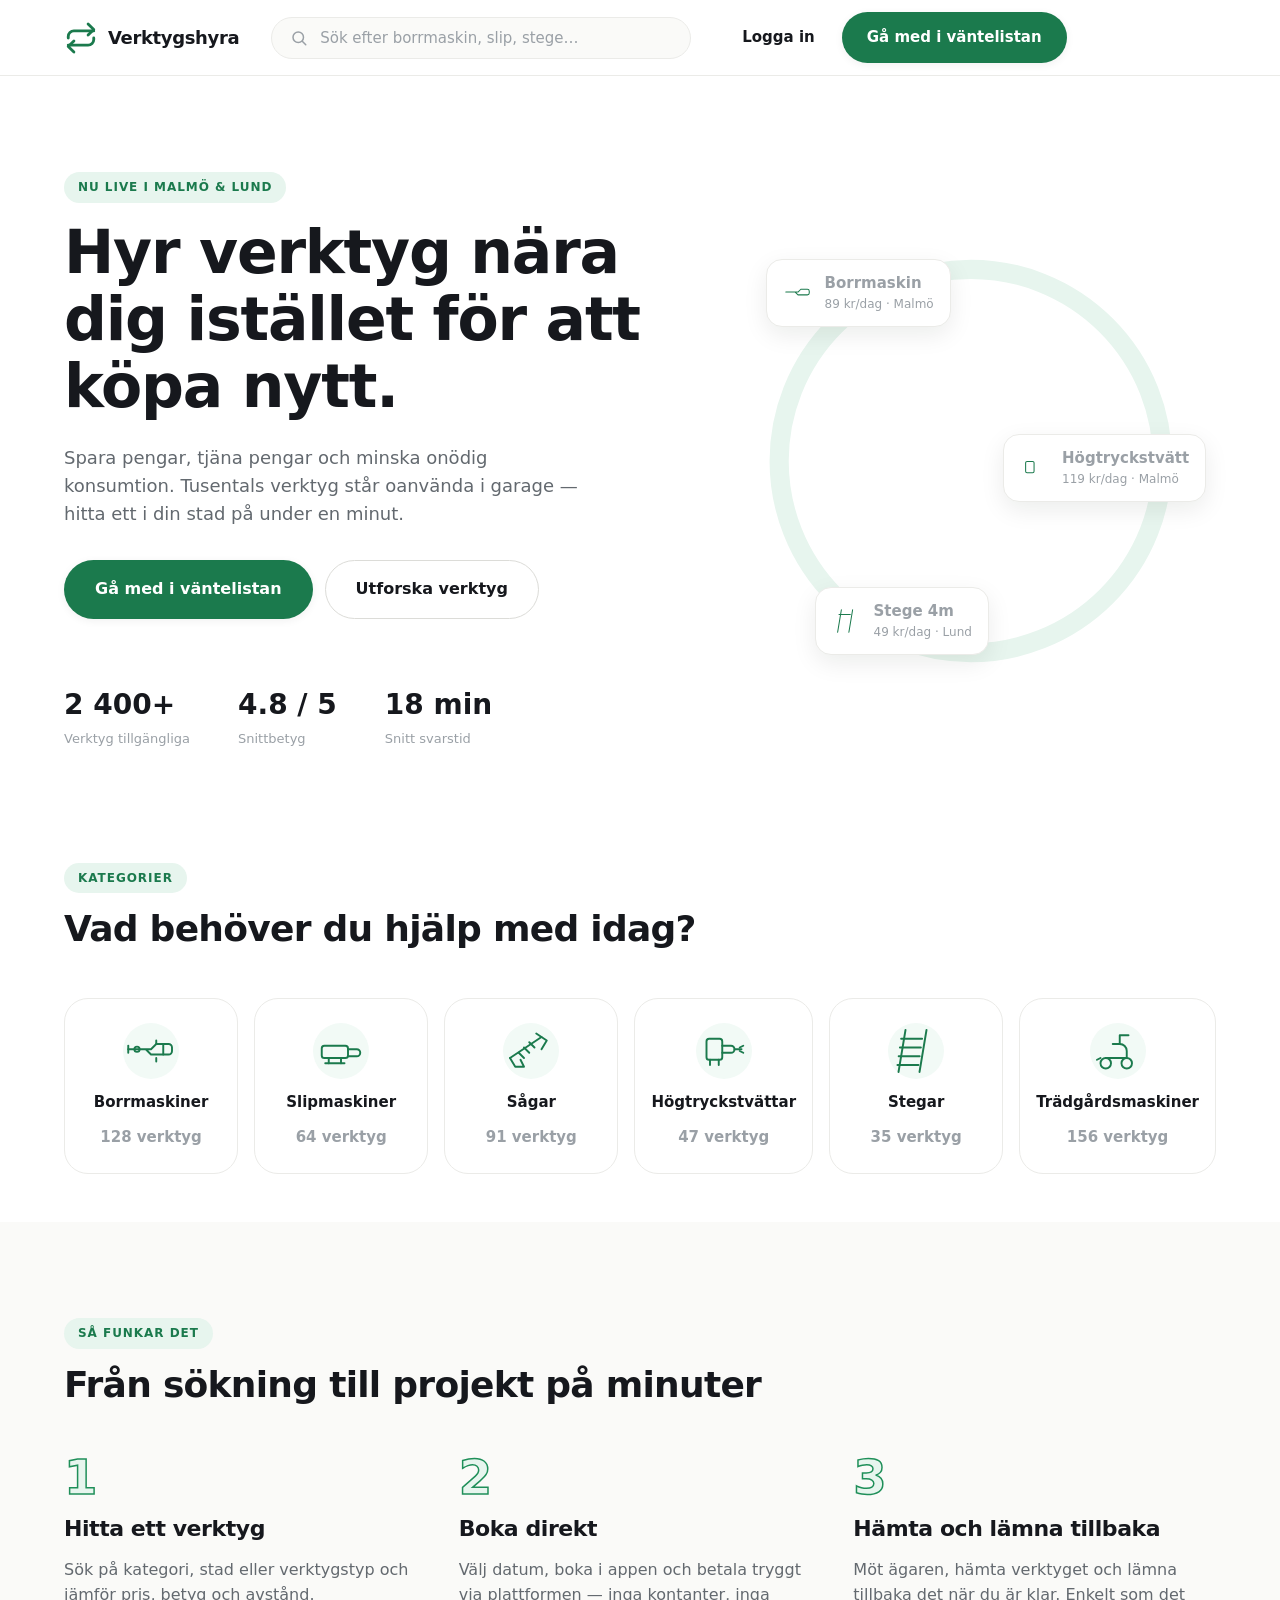
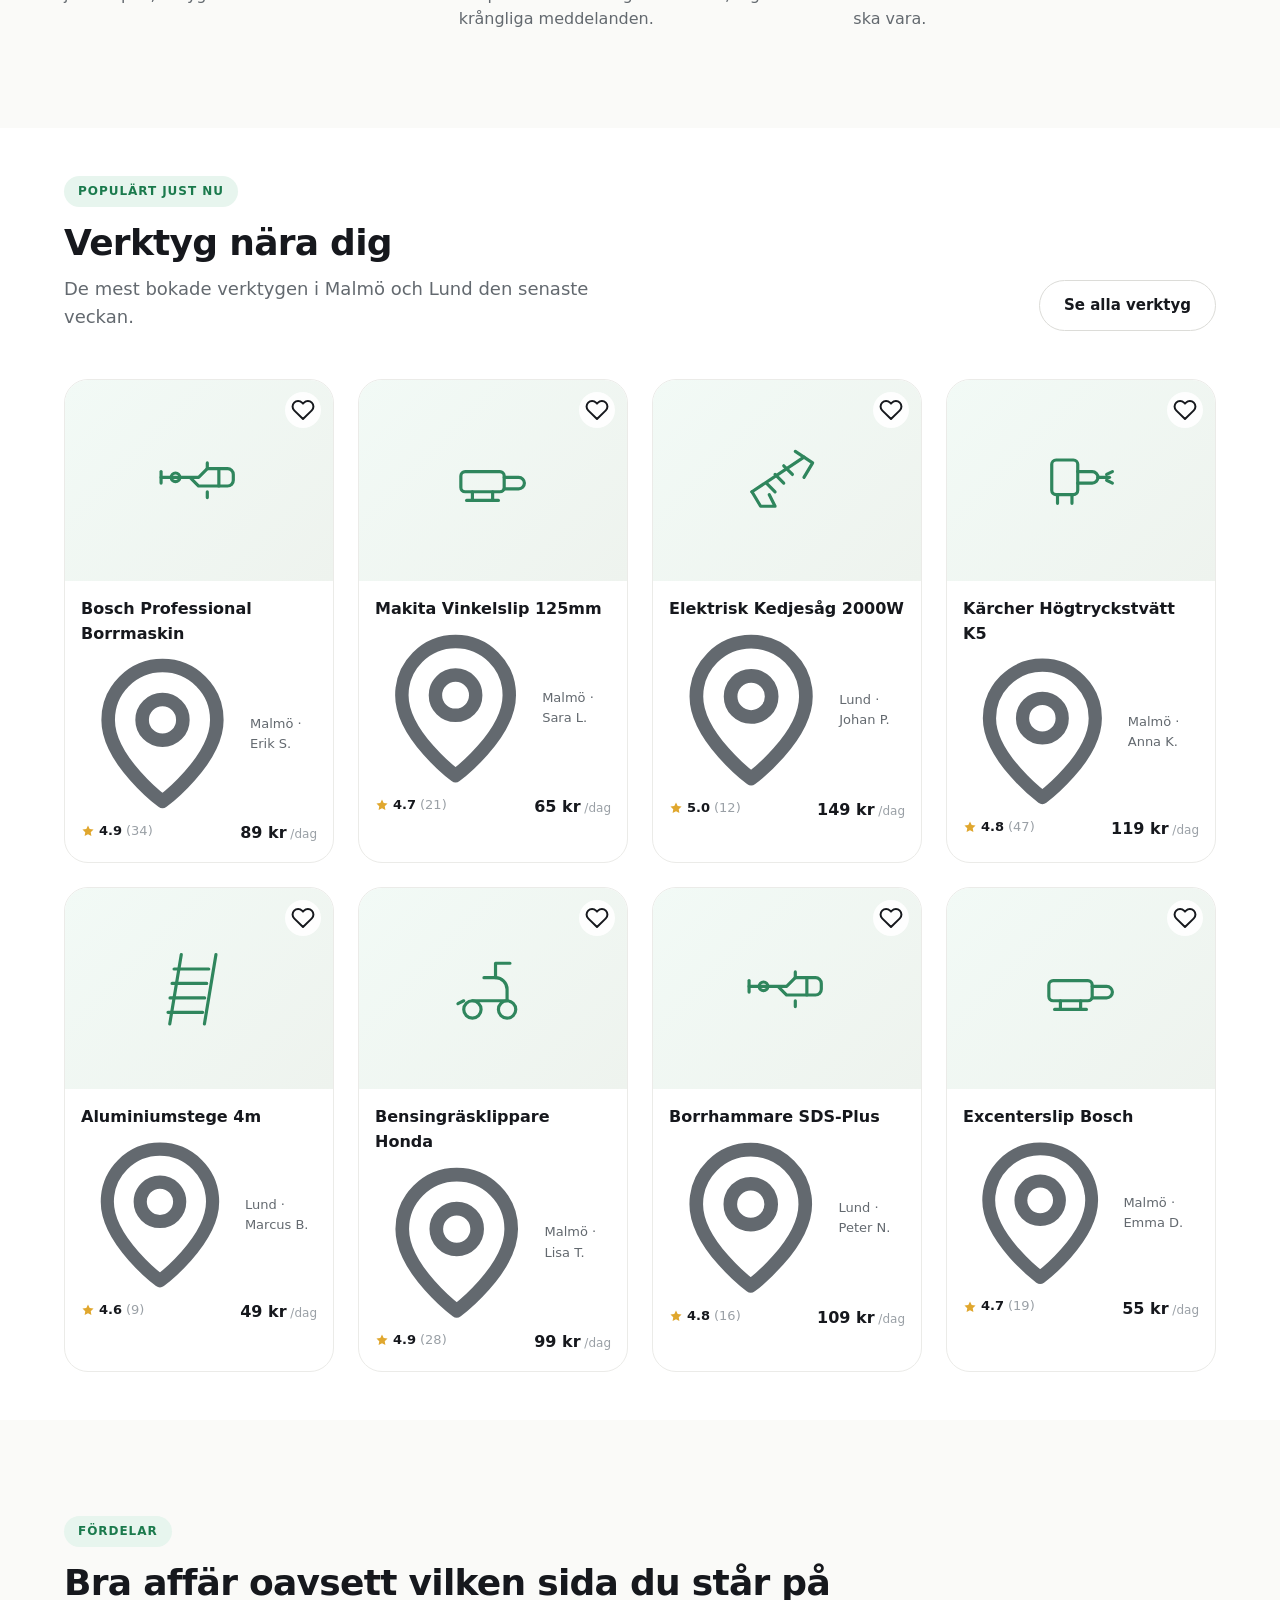
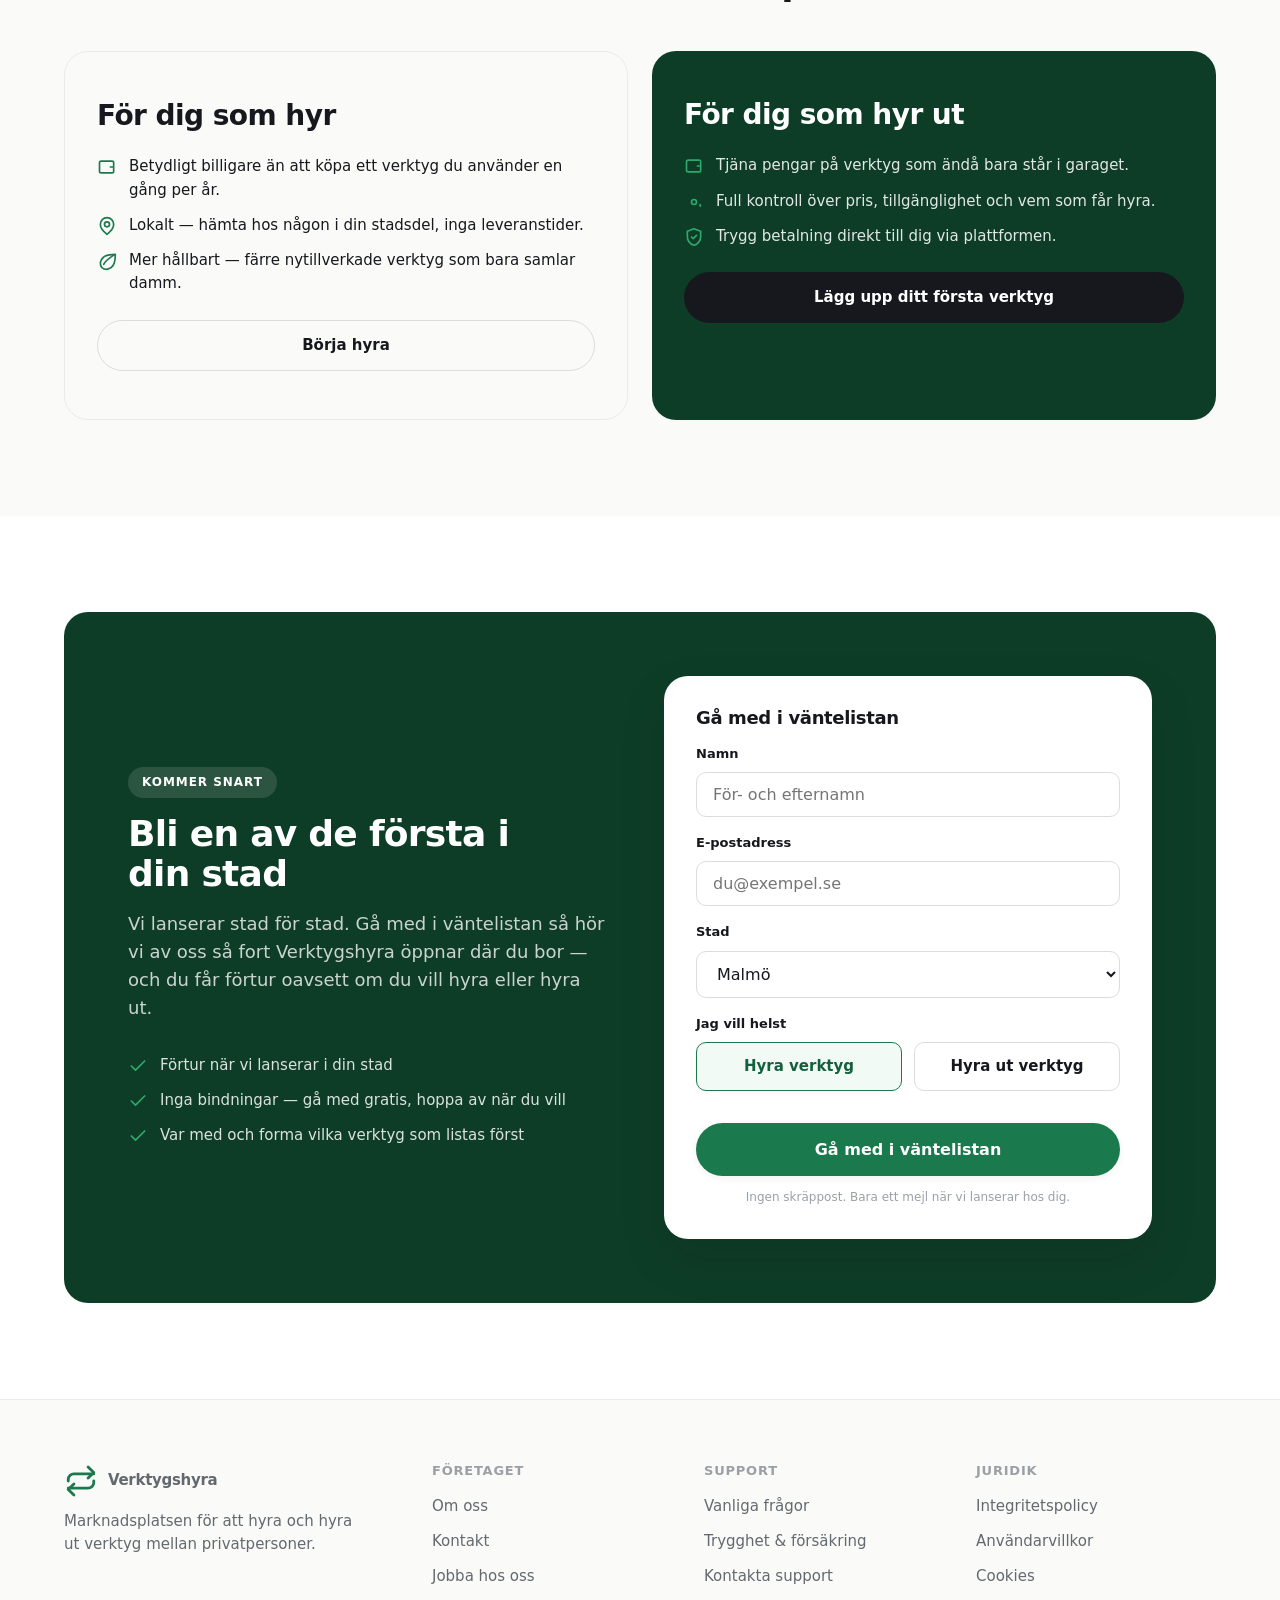
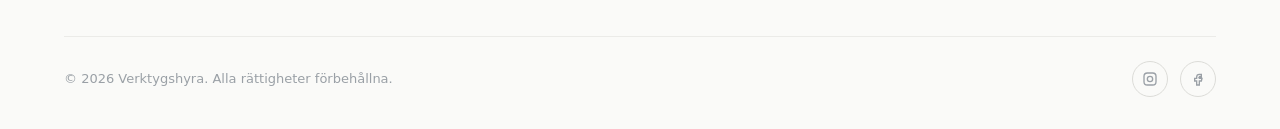
==== commit 7350a5f9: "." ====
--- a/index.html
+++ b/index.html
@@ -3,84 +3,317 @@
 <head>
   <meta charset="UTF-8" />
   <meta name="viewport" content="width=device-width, initial-scale=1.0" />
-  <title>Min profil — Verktygshyra</title>
+  <title>Verktygshyra — Hyr verktyg nära dig istället för att köpa nytt</title>
+  <meta name="description" content="Hyr borrmaskiner, sågar, högtryckstvättar och trädgårdsmaskiner av personer i din närhet. Billigare, enklare och mer hållbart än att köpa nytt." />
+
   <link rel="preconnect" href="https://fonts.googleapis.com" />
+  <link rel="preconnect" href="https://fonts.gstatic.com" crossorigin />
   <link href="https://fonts.googleapis.com/css2?family=Plus+Jakarta+Sans:wght@500;600;700;800&family=Inter:wght@400;500;600;700&display=swap" rel="stylesheet" />
-  <link rel="stylesheet" href="../css/tokens.css" />
-  <link rel="stylesheet" href="../css/base.css" />
-  <link rel="stylesheet" href="../css/components.css" />
-  <link rel="stylesheet" href="../css/layout.css" />
+
+  <link rel="stylesheet" href="css/tokens.css" />
+  <link rel="stylesheet" href="css/base.css" />
+  <link rel="stylesheet" href="css/components.css" />
+  <link rel="stylesheet" href="css/layout.css" />
 </head>
 <body>
   <a href="#main" class="skip-link">Hoppa till innehåll</a>
+
+  <!-- ============ NAV ============ -->
   <header class="nav">
     <div class="container nav-inner">
-      <a href="../index.html" class="logo">
-        <span class="logo-mark"><svg viewBox="0 0 24 24" fill="none" stroke="currentColor" stroke-width="2" stroke-linecap="round" stroke-linejoin="round" class="loop-path"><path d="M17 2.1 21 6l-4 3.9"/><path d="M3 12v-1a4 4 0 0 1 4-4h14"/><path d="M7 21.9 3 18l4-3.9"/><path d="M21 12v1a4 4 0 0 1-4 4H3"/></svg></span>
+      <a href="index.html" class="logo">
+        <span class="logo-mark">
+          <svg viewBox="0 0 24 24" fill="none" stroke="currentColor" stroke-width="2" stroke-linecap="round" stroke-linejoin="round" class="loop-path">
+            <path d="M17 2.1 21 6l-4 3.9"/><path d="M3 12v-1a4 4 0 0 1 4-4h14"/>
+            <path d="M7 21.9 3 18l4-3.9"/><path d="M21 12v1a4 4 0 0 1-4 4H3"/>
+          </svg>
+        </span>
         Verktygshyra
       </a>
-      <nav class="nav-links">
-        <a class="btn btn-ghost" href="my-tools.html">Mina verktyg</a>
-        <a class="btn btn-ghost" href="my-bookings.html">Mina bokningar</a>
+
+      <form class="nav-search" id="heroSearchForm" role="search">
+        <svg viewBox="0 0 24 24" width="18" height="18" fill="none" stroke="currentColor" stroke-width="2" stroke-linecap="round" stroke-linejoin="round"><circle cx="11" cy="11" r="7"/><path d="m21 21-4.3-4.3"/></svg>
+        <input type="search" name="q" placeholder="Sök efter borrmaskin, slip, stege…" aria-label="Sök verktyg" />
+      </form>
+
+      <nav class="nav-links" aria-label="Huvudmeny">
+        <a class="btn btn-ghost" href="pages/login.html">Logga in</a>
+        <a class="btn btn-primary" href="#waitlistCard">Gå med i väntelistan</a>
       </nav>
+
       <button class="hamburger" aria-label="Öppna meny" aria-expanded="false">
         <svg viewBox="0 0 24 24" width="22" height="22" fill="none" stroke="currentColor" stroke-width="2" stroke-linecap="round" stroke-linejoin="round"><path d="M4 6h16M4 12h16M4 18h16"/></svg>
       </button>
     </div>
   </header>
 
-  <main id="main" class="section section-tight">
-    <div class="container dash-layout">
-      <aside class="dash-sidebar">
-        <div class="dash-profile">
-          <div class="avatar">EK</div>
-          <strong style="font-family: var(--font-display); font-size: var(--fs-lg);">Erik Karlsson</strong>
-          <span style="color: var(--color-text-faint); font-size: var(--fs-xs);">Malmö · Medlem sedan 2024</span>
-        </div>
-        <nav class="dash-nav" aria-label="Kontomeny">
-          <a href="profile.html" class="is-active"><svg width="18" height="18" viewBox="0 0 24 24" fill="none" stroke="currentColor" stroke-width="2"><circle cx="12" cy="8" r="4"/><path d="M4 21c1.5-4.5 5-6 8-6s6.5 1.5 8 6"/></svg> Min profil</a>
-          <a href="my-tools.html"><svg width="18" height="18" viewBox="0 0 24 24" fill="none" stroke="currentColor" stroke-width="2"><path d="M21 8 12 3 3 8v8l9 5 9-5Z"/></svg> Mina verktyg</a>
-          <a href="my-bookings.html"><svg width="18" height="18" viewBox="0 0 24 24" fill="none" stroke="currentColor" stroke-width="2"><rect x="3" y="5" width="18" height="16" rx="2"/><path d="M3 10h18"/></svg> Mina bokningar</a>
-          <a href="#"><svg width="18" height="18" viewBox="0 0 24 24" fill="none" stroke="currentColor" stroke-width="2"><circle cx="12" cy="12" r="3"/></svg> Inställningar</a>
-        </nav>
-      </aside>
-
-      <div>
-        <div class="section-head" style="margin-bottom: var(--space-6);">
+  <main id="main">
+    <!-- ============ HERO ============ -->
+    <section class="hero">
+      <div class="container hero-inner">
+        <div class="hero-copy">
+          <span class="eyebrow">Nu live i Malmö &amp; Lund</span>
+          <h1>Hyr verktyg nära dig istället för att köpa nytt.</h1>
+          <p>Spara pengar, tjäna pengar och minska onödig konsumtion. Tusentals verktyg står oanvända i garage — hitta ett i din stad på under en minut.</p>
+          <div class="hero-cta">
+            <a href="#waitlistCard" class="btn btn-primary btn-lg">Gå med i väntelistan</a>
+            <a href="pages/search.html" class="btn btn-outline btn-lg">Utforska verktyg</a>
+          </div>
+          <div class="hero-stats">
+            <div class="hero-stat"><strong>2 400+</strong><span>Verktyg tillgängliga</span></div>
+            <div class="hero-stat"><strong>4.8 / 5</strong><span>Snittbetyg</span></div>
+            <div class="hero-stat"><strong>18 min</strong><span>Snitt svarstid</span></div>
+          </div>
+        </div>
+
+        <div class="hero-visual" aria-hidden="true">
+          <div class="hero-orbit">
+            <svg viewBox="0 0 24 24" fill="none" stroke="currentColor" stroke-width="1"><circle cx="12" cy="12" r="10"/></svg>
+          </div>
+          <div class="floating-card fc-1">
+            <svg viewBox="0 0 64 64" fill="none" stroke="currentColor" stroke-width="2.2" stroke-linecap="round" stroke-linejoin="round"><path d="M6 30h26l6-6h14a4 4 0 0 1 4 4v4a4 4 0 0 1-4 4H32l-6-6"/></svg>
+            <span><strong>Borrmaskin</strong><span>89 kr/dag · Malmö</span></span>
+          </div>
+          <div class="floating-card fc-2">
+            <svg viewBox="0 0 64 64" fill="none" stroke="currentColor" stroke-width="2.2" stroke-linecap="round" stroke-linejoin="round"><rect x="12" y="18" width="18" height="24" rx="3"/></svg>
+            <span><strong>Högtryckstvätt</strong><span>119 kr/dag · Malmö</span></span>
+          </div>
+          <div class="floating-card fc-3">
+            <svg viewBox="0 0 64 64" fill="none" stroke="currentColor" stroke-width="2.2" stroke-linecap="round" stroke-linejoin="round"><path d="M20 8 12 56"/><path d="M44 8 36 56"/><path d="M15 18h24"/></svg>
+            <span><strong>Stege 4m</strong><span>49 kr/dag · Lund</span></span>
+          </div>
+        </div>
+      </div>
+    </section>
+
+    <!-- ============ CATEGORIES ============ -->
+    <section class="section section-tight">
+      <div class="container">
+        <div class="section-head">
           <div>
-            <span class="eyebrow">Konto</span>
-            <h2>Min profil</h2>
-          </div>
-        </div>
-
-        <form novalidate style="max-width: 480px;">
-          <div class="field">
-            <label for="pName">Namn</label>
-            <input type="text" id="pName" value="Erik Karlsson" />
-          </div>
-          <div class="field">
-            <label for="pEmail">E-postadress</label>
-            <input type="email" id="pEmail" value="erik.karlsson@exempel.se" />
-          </div>
-          <div class="field">
-            <label for="pCity">Stad</label>
-            <select id="pCity">
-              <option selected>Malmö</option>
-              <option>Lund</option>
-              <option>Stockholm</option>
-              <option>Göteborg</option>
-            </select>
-          </div>
-          <div class="field">
-            <label for="pPhone">Telefonnummer</label>
-            <input type="tel" id="pPhone" value="070-123 45 67" />
-          </div>
-          <button type="button" class="btn btn-primary">Spara ändringar</button>
-        </form>
+            <span class="eyebrow">Kategorier</span>
+            <h2>Vad behöver du hjälp med idag?</h2>
+          </div>
+        </div>
+        <div class="category-grid" id="categoryGrid">
+          <!-- Rendered by main.js -->
+        </div>
+      </div>
+    </section>
+
+    <!-- ============ HOW IT WORKS ============ -->
+    <section class="section" style="background: var(--color-bg-soft);">
+      <div class="container">
+        <div class="section-head">
+          <div>
+            <span class="eyebrow">Så funkar det</span>
+            <h2>Från sökning till projekt på minuter</h2>
+          </div>
+        </div>
+        <div class="steps">
+          <div class="step reveal">
+            <span class="step-num">1</span>
+            <h3>Hitta ett verktyg</h3>
+            <p>Sök på kategori, stad eller verktygstyp och jämför pris, betyg och avstånd.</p>
+          </div>
+          <div class="step reveal">
+            <span class="step-num">2</span>
+            <h3>Boka direkt</h3>
+            <p>Välj datum, boka i appen och betala tryggt via plattformen — inga kontanter, inga krångliga meddelanden.</p>
+          </div>
+          <div class="step reveal">
+            <span class="step-num">3</span>
+            <h3>Hämta och lämna tillbaka</h3>
+            <p>Möt ägaren, hämta verktyget och lämna tillbaka det när du är klar. Enkelt som det ska vara.</p>
+          </div>
+        </div>
+      </div>
+    </section>
+
+    <!-- ============ FEATURED TOOLS ============ -->
+    <section class="section section-tight">
+      <div class="container">
+        <div class="section-head">
+          <div>
+            <span class="eyebrow">Populärt just nu</span>
+            <h2>Verktyg nära dig</h2>
+            <p>De mest bokade verktygen i Malmö och Lund den senaste veckan.</p>
+          </div>
+          <a href="pages/search.html" class="btn btn-outline">Se alla verktyg</a>
+        </div>
+        <div class="tool-grid" id="toolGrid">
+          <!-- Rendered by main.js -->
+        </div>
+      </div>
+    </section>
+
+    <!-- ============ BENEFITS ============ -->
+    <section class="section" style="background: var(--color-bg-soft);">
+      <div class="container">
+        <div class="section-head">
+          <div>
+            <span class="eyebrow">Fördelar</span>
+            <h2>Bra affär oavsett vilken sida du står på</h2>
+          </div>
+        </div>
+        <div class="benefit-panels">
+          <div class="benefit-panel panel-borrow reveal">
+            <h3>För dig som hyr</h3>
+            <div class="benefit-list">
+              <div class="benefit-item">
+                <svg viewBox="0 0 24 24" fill="none" stroke="currentColor" stroke-width="2" stroke-linecap="round" stroke-linejoin="round"><path d="M3 7a2 2 0 0 1 2-2h13a2 2 0 0 1 2 2v10a2 2 0 0 1-2 2H5a2 2 0 0 1-2-2Z"/><path d="M16 12h3"/></svg>
+                <span>Betydligt billigare än att köpa ett verktyg du använder en gång per år.</span>
+              </div>
+              <div class="benefit-item">
+                <svg viewBox="0 0 24 24" fill="none" stroke="currentColor" stroke-width="2" stroke-linecap="round" stroke-linejoin="round"><path d="M20 10c0 6-8 12-8 12s-8-6-8-12a8 8 0 0 1 16 0Z"/><circle cx="12" cy="10" r="3"/></svg>
+                <span>Lokalt — hämta hos någon i din stadsdel, inga leveranstider.</span>
+              </div>
+              <div class="benefit-item">
+                <svg viewBox="0 0 24 24" fill="none" stroke="currentColor" stroke-width="2" stroke-linecap="round" stroke-linejoin="round"><path d="M12 22c8-2 10-8 10-18-10 0-16 2-18 10 0 5 3 8 8 8Z"/><path d="M8 16C10 12 14 9 20 5"/></svg>
+                <span>Mer hållbart — färre nytillverkade verktyg som bara samlar damm.</span>
+              </div>
+            </div>
+            <a href="pages/search.html" class="btn btn-outline">Börja hyra</a>
+          </div>
+          <div class="benefit-panel panel-lend reveal">
+            <h3>För dig som hyr ut</h3>
+            <div class="benefit-list">
+              <div class="benefit-item">
+                <svg viewBox="0 0 24 24" fill="none" stroke="currentColor" stroke-width="2" stroke-linecap="round" stroke-linejoin="round"><path d="M3 7a2 2 0 0 1 2-2h13a2 2 0 0 1 2 2v10a2 2 0 0 1-2 2H5a2 2 0 0 1-2-2Z"/><path d="M16 12h3"/></svg>
+                <span>Tjäna pengar på verktyg som ändå bara står i garaget.</span>
+              </div>
+              <div class="benefit-item">
+                <svg viewBox="0 0 24 24" fill="none" stroke="currentColor" stroke-width="2" stroke-linecap="round" stroke-linejoin="round"><circle cx="12" cy="12" r="3"/><path d="M19.4 15a1.7 1.7 0 0 0 .3 1.9"/></svg>
+                <span>Full kontroll över pris, tillgänglighet och vem som får hyra.</span>
+              </div>
+              <div class="benefit-item">
+                <svg viewBox="0 0 24 24" fill="none" stroke="currentColor" stroke-width="2" stroke-linecap="round" stroke-linejoin="round"><path d="M12 2 4 5v6c0 5 3.4 9.4 8 11 4.6-1.6 8-6 8-11V5Z"/><path d="m9 12 2 2 4-4"/></svg>
+                <span>Trygg betalning direkt till dig via plattformen.</span>
+              </div>
+            </div>
+            <a href="pages/my-tools.html" class="btn btn-secondary">Lägg upp ditt första verktyg</a>
+          </div>
+        </div>
+      </div>
+    </section>
+    <!-- ============ WAITLIST / LEAD CAPTURE ============ -->
+    <section class="section">
+      <div class="container">
+        <div class="waitlist-section reveal">
+          <div class="waitlist-inner">
+            <div class="waitlist-copy">
+              <span class="eyebrow">Kommer snart</span>
+              <h2>Bli en av de första i din stad</h2>
+              <p>Vi lanserar stad för stad. Gå med i väntelistan så hör vi av oss så fort Verktygshyra öppnar där du bor — och du får förtur oavsett om du vill hyra eller hyra ut.</p>
+              <div class="waitlist-points">
+                <div class="benefit-item">
+                  <svg viewBox="0 0 24 24" fill="none" stroke="currentColor" stroke-width="2" stroke-linecap="round" stroke-linejoin="round"><path d="M20 6 9 17l-5-5"/></svg>
+                  <span>Förtur när vi lanserar i din stad</span>
+                </div>
+                <div class="benefit-item">
+                  <svg viewBox="0 0 24 24" fill="none" stroke="currentColor" stroke-width="2" stroke-linecap="round" stroke-linejoin="round"><path d="M20 6 9 17l-5-5"/></svg>
+                  <span>Inga bindningar — gå med gratis, hoppa av när du vill</span>
+                </div>
+                <div class="benefit-item">
+                  <svg viewBox="0 0 24 24" fill="none" stroke="currentColor" stroke-width="2" stroke-linecap="round" stroke-linejoin="round"><path d="M20 6 9 17l-5-5"/></svg>
+                  <span>Var med och forma vilka verktyg som listas först</span>
+                </div>
+              </div>
+            </div>
+
+            <div class="waitlist-card" id="waitlistCard">
+              <h3>Gå med i väntelistan</h3>
+              <form id="waitlistForm">
+                <div class="field">
+                  <label for="wlName">Namn</label>
+                  <input type="text" id="wlName" name="name" placeholder="För- och efternamn" required />
+                </div>
+                <div class="field">
+                  <label for="wlEmail">E-postadress</label>
+                  <input type="email" id="wlEmail" name="email" placeholder="du@exempel.se" required />
+                </div>
+                <div class="field">
+                  <label for="wlCity">Stad</label>
+                  <select id="wlCity" name="city">
+                    <option>Malmö</option>
+                    <option>Lund</option>
+                    <option>Stockholm</option>
+                    <option>Göteborg</option>
+                    <option>Annan stad</option>
+                  </select>
+                </div>
+                <div class="field">
+                  <label>Jag vill helst</label>
+                  <div class="waitlist-role-group">
+                    <div class="waitlist-role-option">
+                      <input type="radio" id="wlRoleBorrow" name="role" value="Hyra verktyg" checked />
+                      <label for="wlRoleBorrow">Hyra verktyg</label>
+                    </div>
+                    <div class="waitlist-role-option">
+                      <input type="radio" id="wlRoleLend" name="role" value="Hyra ut verktyg" />
+                      <label for="wlRoleLend">Hyra ut verktyg</label>
+                    </div>
+                  </div>
+                </div>
+                <button type="submit" class="btn btn-primary btn-block btn-lg">Gå med i väntelistan</button>
+                <p class="field-hint" style="text-align:center; margin-top: 12px;">Ingen skräppost. Bara ett mejl när vi lanserar hos dig.</p>
+              </form>
+            </div>
+          </div>
+        </div>
+      </div>
+    </section>
+  </main>
+
+  <!-- ============ FOOTER ============ -->
+  <footer class="footer">
+    <div class="container">
+      <div class="footer-grid">
+        <div class="footer-col">
+          <a href="index.html" class="logo" style="margin-bottom: 12px;">
+            <span class="logo-mark">
+              <svg viewBox="0 0 24 24" fill="none" stroke="currentColor" stroke-width="2" stroke-linecap="round" stroke-linejoin="round"><path d="M17 2.1 21 6l-4 3.9"/><path d="M3 12v-1a4 4 0 0 1 4-4h14"/><path d="M7 21.9 3 18l4-3.9"/><path d="M21 12v1a4 4 0 0 1-4 4H3"/></svg>
+            </span>
+            Verktygshyra
+          </a>
+          <p style="color: var(--color-text-muted); font-size: var(--fs-sm); max-width: 32ch;">Marknadsplatsen för att hyra och hyra ut verktyg mellan privatpersoner.</p>
+        </div>
+        <div class="footer-col">
+          <h4>Företaget</h4>
+          <ul>
+            <li><a href="#">Om oss</a></li>
+            <li><a href="#">Kontakt</a></li>
+            <li><a href="#">Jobba hos oss</a></li>
+          </ul>
+        </div>
+        <div class="footer-col">
+          <h4>Support</h4>
+          <ul>
+            <li><a href="#">Vanliga frågor</a></li>
+            <li><a href="#">Trygghet &amp; försäkring</a></li>
+            <li><a href="#">Kontakta support</a></li>
+          </ul>
+        </div>
+        <div class="footer-col">
+          <h4>Juridik</h4>
+          <ul>
+            <li><a href="#">Integritetspolicy</a></li>
+            <li><a href="#">Användarvillkor</a></li>
+            <li><a href="#">Cookies</a></li>
+          </ul>
+        </div>
+      </div>
+      <div class="footer-bottom">
+        <span>© 2026 Verktygshyra. Alla rättigheter förbehållna.</span>
+        <div class="footer-social">
+          <a href="#" aria-label="Instagram"><svg width="16" height="16" viewBox="0 0 24 24" fill="none" stroke="currentColor" stroke-width="2"><rect x="3" y="3" width="18" height="18" rx="5"/><circle cx="12" cy="12" r="4"/></svg></a>
+          <a href="#" aria-label="Facebook"><svg width="16" height="16" viewBox="0 0 24 24" fill="none" stroke="currentColor" stroke-width="2"><path d="M14 9h3V5h-3a4 4 0 0 0-4 4v2H7v4h3v6h4v-6h3l1-4h-4V9a1 1 0 0 1 1-1Z"/></svg></a>
+        </div>
       </div>
     </div>
-  </main>
-
-  <script type="module" src="../js/dashboard.js"></script>
+  </footer>
+
+  <script type="module" src="js/main.js"></script>
+  <script type="module" src="js/waitlist.js"></script>
 </body>
 </html>
--- a/css/tokens.css
+++ b/css/tokens.css
@@ -0,0 +1,90 @@
+/* ==========================================================================
+   DESIGN TOKENS — Verktygshyra
+   Centralized design system. Change values here to re-theme the whole app.
+   ========================================================================== */
+
+:root {
+  /* ---- Color: core ---- */
+  --color-bg: #ffffff;
+  --color-bg-soft: #fafaf8;
+  --color-surface: #ffffff;
+  --color-text: #16181d;
+  --color-text-muted: #63696f;
+  --color-text-faint: #9aa0a6;
+  --color-border: #ebebe8;
+  --color-border-strong: #dcdcd8;
+
+  /* ---- Color: brand green ---- */
+  --color-green-900: #0e3d27;
+  --color-green-700: #14603c;
+  --color-green-600: #1b7a4d;
+  --color-green-500: #1f8f59;
+  --color-green-400: #2fa86d;
+  --color-green-100: #e7f5ee;
+  --color-green-50:  #f2faf6;
+
+  /* ---- Color: accents ---- */
+  --color-warn: #b8860b;
+  --color-danger: #c0392b;
+  --color-star: #e0a72e;
+
+  /* ---- Shadows ---- */
+  --shadow-xs: 0 1px 2px rgba(16, 20, 18, 0.04);
+  --shadow-sm: 0 2px 8px rgba(16, 20, 18, 0.06);
+  --shadow-md: 0 8px 24px rgba(16, 20, 18, 0.08);
+  --shadow-lg: 0 20px 48px rgba(16, 20, 18, 0.12);
+  --shadow-focus: 0 0 0 3px rgba(31, 143, 89, 0.35);
+
+  /* ---- Radius ---- */
+  --radius-sm: 10px;
+  --radius-md: 16px;
+  --radius-lg: 24px;
+  --radius-pill: 999px;
+
+  /* ---- Type ---- */
+  --font-display: "Plus Jakarta Sans", "Segoe UI", system-ui, sans-serif;
+  --font-body: "Inter", "Segoe UI", system-ui, sans-serif;
+
+  --fs-2xs: 0.75rem;
+  --fs-xs: 0.8125rem;
+  --fs-sm: 0.9375rem;
+  --fs-md: 1rem;
+  --fs-lg: 1.125rem;
+  --fs-xl: 1.375rem;
+  --fs-2xl: 1.75rem;
+  --fs-3xl: 2.25rem;
+  --fs-4xl: 3rem;
+  --fs-5xl: 3.75rem;
+
+  /* ---- Spacing scale ---- */
+  --space-1: 4px;
+  --space-2: 8px;
+  --space-3: 12px;
+  --space-4: 16px;
+  --space-5: 24px;
+  --space-6: 32px;
+  --space-7: 48px;
+  --space-8: 64px;
+  --space-9: 96px;
+  --space-10: 128px;
+
+  /* ---- Layout ---- */
+  --container-max: 1200px;
+  --nav-height: 76px;
+
+  /* ---- Motion ---- */
+  --ease-out: cubic-bezier(0.16, 1, 0.3, 1);
+  --ease-in-out: cubic-bezier(0.65, 0, 0.35, 1);
+  --dur-fast: 150ms;
+  --dur-base: 280ms;
+  --dur-slow: 480ms;
+}
+
+@media (prefers-reduced-motion: reduce) {
+  *, *::before, *::after {
+    animation-duration: 0.01ms !important;
+    animation-iteration-count: 1 !important;
+    transition-duration: 0.01ms !important;
+    scroll-behavior: auto !important;
+  }
+}
--- a/css/base.css
+++ b/css/base.css
@@ -0,0 +1,107 @@
+/* ==========================================================================
+   BASE — resets, root element rules, typography defaults
+   ========================================================================== */
+
+*, *::before, *::after { box-sizing: border-box; }
+
+html {
+  scroll-behavior: smooth;
+  -webkit-text-size-adjust: 100%;
+}
+
+body {
+  margin: 0;
+  background: var(--color-bg);
+  color: var(--color-text);
+  font-family: var(--font-body);
+  font-size: var(--fs-md);
+  line-height: 1.55;
+  -webkit-font-smoothing: antialiased;
+  text-rendering: optimizeLegibility;
+}
+
+img, svg { display: block; max-width: 100%; }
+
+h1, h2, h3, h4 {
+  font-family: var(--font-display);
+  font-weight: 700;
+  line-height: 1.12;
+  margin: 0;
+  letter-spacing: -0.02em;
+  color: var(--color-text);
+}
+
+p { margin: 0; }
+
+a {
+  color: inherit;
+  text-decoration: none;
+}
+
+button {
+  font-family: inherit;
+  cursor: pointer;
+}
+
+input, select, textarea {
+  font-family: inherit;
+  font-size: inherit;
+  color: inherit;
+}
+
+ul { list-style: none; margin: 0; padding: 0; }
+
+.container {
+  max-width: var(--container-max);
+  margin-inline: auto;
+  padding-inline: var(--space-5);
+}
+
+@media (max-width: 640px) {
+  .container { padding-inline: var(--space-4); }
+}
+
+/* Visually-hidden but accessible */
+.sr-only {
+  position: absolute;
+  width: 1px; height: 1px;
+  padding: 0; margin: -1px;
+  overflow: hidden;
+  clip: rect(0,0,0,0);
+  white-space: nowrap;
+  border: 0;
+}
+
+/* Consistent, visible keyboard focus everywhere */
+a:focus-visible,
+button:focus-visible,
+input:focus-visible,
+select:focus-visible,
+textarea:focus-visible,
+[tabindex]:focus-visible {
+  outline: none;
+  box-shadow: var(--shadow-focus);
+  border-radius: var(--radius-sm);
+}
+
+/* Skip link for keyboard users */
+.skip-link {
+  position: absolute;
+  left: -9999px;
+  top: 0;
+  background: var(--color-green-600);
+  color: #fff;
+  padding: 10px 18px;
+  border-radius: 0 0 var(--radius-sm) 0;
+  z-index: 999;
+}
+.skip-link:focus {
+  left: 0;
+}
+
+section { position: relative; }
+
+::selection {
+  background: var(--color-green-100);
+  color: var(--color-green-900);
+}
--- a/css/components.css
+++ b/css/components.css
@@ -0,0 +1,672 @@
+/* ==========================================================================
+   COMPONENTS — buttons, nav, cards, badges, forms, footer
+   ========================================================================== */
+
+/* ---------- Buttons ---------- */
+.btn {
+  display: inline-flex;
+  align-items: center;
+  justify-content: center;
+  gap: var(--space-2);
+  padding: 13px 24px;
+  border-radius: var(--radius-pill);
+  border: 1px solid transparent;
+  font-family: var(--font-display);
+  font-weight: 600;
+  font-size: var(--fs-sm);
+  white-space: nowrap;
+  transition: transform var(--dur-fast) var(--ease-out),
+              box-shadow var(--dur-fast) var(--ease-out),
+              background var(--dur-fast) var(--ease-out),
+              border-color var(--dur-fast) var(--ease-out);
+}
+.btn:active { transform: scale(0.97); }
+
+.btn-primary {
+  background: var(--color-green-600);
+  color: #fff;
+  box-shadow: var(--shadow-sm);
+}
+.btn-primary:hover {
+  background: var(--color-green-700);
+  box-shadow: var(--shadow-md);
+  transform: translateY(-1px);
+}
+
+.btn-secondary {
+  background: var(--color-text);
+  color: #fff;
+}
+.btn-secondary:hover {
+  background: #000;
+  transform: translateY(-1px);
+}
+
+.btn-outline {
+  background: transparent;
+  border-color: var(--color-border-strong);
+  color: var(--color-text);
+}
+.btn-outline:hover {
+  border-color: var(--color-text);
+  background: var(--color-bg-soft);
+}
+
+.btn-ghost {
+  background: transparent;
+  color: var(--color-text);
+  padding: 13px 18px;
+}
+.btn-ghost:hover { background: var(--color-bg-soft); }
+
+.btn-sm { padding: 9px 16px; font-size: var(--fs-xs); }
+.btn-lg { padding: 16px 30px; font-size: var(--fs-md); }
+.btn-block { width: 100%; }
+
+/* ---------- Top navigation ---------- */
+.nav {
+  position: sticky;
+  top: 0;
+  z-index: 100;
+  height: var(--nav-height);
+  display: flex;
+  align-items: center;
+  background: rgba(255, 255, 255, 0.86);
+  backdrop-filter: blur(14px) saturate(1.2);
+  -webkit-backdrop-filter: blur(14px) saturate(1.2);
+  border-bottom: 1px solid var(--color-border);
+  transition: box-shadow var(--dur-base) var(--ease-out);
+}
+.nav.is-scrolled { box-shadow: var(--shadow-sm); }
+
+.nav-inner {
+  display: flex;
+  align-items: center;
+  gap: var(--space-6);
+  width: 100%;
+}
+
+.logo {
+  display: flex;
+  align-items: center;
+  gap: 10px;
+  font-family: var(--font-display);
+  font-weight: 800;
+  font-size: var(--fs-lg);
+  letter-spacing: -0.02em;
+  flex-shrink: 0;
+}
+.logo-mark {
+  width: 34px;
+  height: 34px;
+  color: var(--color-green-600);
+}
+.logo-mark .loop-path {
+  transform-origin: 50% 50%;
+}
+.logo:hover .loop-path {
+  animation: spin-loop 900ms var(--ease-in-out);
+}
+@keyframes spin-loop {
+  to { transform: rotate(360deg); }
+}
+
+.nav-search {
+  flex: 1;
+  max-width: 420px;
+  display: flex;
+  align-items: center;
+  gap: 10px;
+  background: var(--color-bg-soft);
+  border: 1px solid var(--color-border);
+  border-radius: var(--radius-pill);
+  padding: 10px 18px;
+  transition: border-color var(--dur-fast) var(--ease-out), background var(--dur-fast);
+}
+.nav-search:focus-within {
+  border-color: var(--color-green-500);
+  background: #fff;
+  box-shadow: var(--shadow-focus);
+}
+.nav-search svg { color: var(--color-text-faint); flex-shrink: 0; }
+.nav-search input {
+  border: none;
+  background: transparent;
+  outline: none;
+  width: 100%;
+  font-size: var(--fs-sm);
+}
+.nav-search input::placeholder { color: var(--color-text-faint); }
+
+.nav-actions {
+  display: flex;
+  align-items: center;
+  gap: var(--space-3);
+  margin-left: auto;
+  flex-shrink: 0;
+}
+
+.nav-links {
+  display: flex;
+  gap: var(--space-2);
+  align-items: center;
+}
+
+.hamburger {
+  display: none;
+  background: none;
+  border: none;
+  padding: 8px;
+}
+
+/* ---------- Section scaffolding ---------- */
+.section {
+  padding-block: var(--space-9);
+}
+.section-tight { padding-block: var(--space-7); }
+
+.eyebrow {
+  display: inline-flex;
+  align-items: center;
+  gap: 8px;
+  font-family: var(--font-display);
+  font-size: var(--fs-2xs);
+  font-weight: 700;
+  letter-spacing: 0.08em;
+  text-transform: uppercase;
+  color: var(--color-green-600);
+  background: var(--color-green-100);
+  padding: 6px 14px;
+  border-radius: var(--radius-pill);
+  margin-bottom: var(--space-4);
+}
+
+.section-head {
+  display: flex;
+  align-items: flex-end;
+  justify-content: space-between;
+  gap: var(--space-5);
+  margin-bottom: var(--space-7);
+}
+.section-head h2 { font-size: var(--fs-3xl); }
+.section-head p {
+  color: var(--color-text-muted);
+  font-size: var(--fs-lg);
+  max-width: 46ch;
+  margin-top: var(--space-3);
+}
+
+/* ---------- Category cards ---------- */
+.category-grid {
+  display: grid;
+  grid-template-columns: repeat(6, 1fr);
+  gap: var(--space-4);
+}
+.category-card {
+  background: var(--color-surface);
+  border: 1px solid var(--color-border);
+  border-radius: var(--radius-lg);
+  padding: var(--space-5) var(--space-4);
+  display: flex;
+  flex-direction: column;
+  align-items: center;
+  gap: var(--space-3);
+  text-align: center;
+  transition: transform var(--dur-base) var(--ease-out),
+              box-shadow var(--dur-base) var(--ease-out),
+              border-color var(--dur-base) var(--ease-out);
+}
+.category-card:hover {
+  transform: translateY(-6px);
+  box-shadow: var(--shadow-md);
+  border-color: transparent;
+}
+.category-icon {
+  width: 56px;
+  height: 56px;
+  border-radius: 50%;
+  background: var(--color-green-50);
+  display: flex;
+  align-items: center;
+  justify-content: center;
+  color: var(--color-green-600);
+  transition: transform var(--dur-base) var(--ease-out), background var(--dur-base);
+}
+.category-card:hover .category-icon {
+  background: var(--color-green-100);
+  transform: rotate(-8deg) scale(1.06);
+}
+.category-card span {
+  font-family: var(--font-display);
+  font-weight: 600;
+  font-size: var(--fs-sm);
+}
+.category-count {
+  font-size: var(--fs-2xs);
+  color: var(--color-text-faint);
+}
+
+/* ---------- Tool cards ---------- */
+.tool-grid {
+  display: grid;
+  grid-template-columns: repeat(4, 1fr);
+  gap: var(--space-5);
+}
+.tool-card {
+  background: var(--color-surface);
+  border-radius: var(--radius-lg);
+  overflow: hidden;
+  border: 1px solid var(--color-border);
+  transition: transform var(--dur-base) var(--ease-out),
+              box-shadow var(--dur-base) var(--ease-out);
+}
+.tool-card:hover {
+  transform: translateY(-6px);
+  box-shadow: var(--shadow-lg);
+}
+.tool-card-media {
+  position: relative;
+  aspect-ratio: 4 / 3;
+  background: linear-gradient(135deg, var(--color-green-50), #eef3ee);
+  display: flex;
+  align-items: center;
+  justify-content: center;
+  overflow: hidden;
+}
+.tool-card-media svg {
+  width: 46%;
+  height: 46%;
+  color: var(--color-green-600);
+  opacity: 0.9;
+  transition: transform var(--dur-slow) var(--ease-out);
+}
+.tool-card:hover .tool-card-media svg {
+  transform: scale(1.08) rotate(-4deg);
+}
+.tool-card-fav {
+  position: absolute;
+  top: 12px;
+  right: 12px;
+  width: 36px;
+  height: 36px;
+  border-radius: 50%;
+  background: rgba(255,255,255,0.9);
+  backdrop-filter: blur(4px);
+  border: none;
+  display: flex;
+  align-items: center;
+  justify-content: center;
+  color: var(--color-text);
+  transition: transform var(--dur-fast) var(--ease-out), color var(--dur-fast);
+}
+.tool-card-fav:hover { transform: scale(1.1); color: var(--color-danger); }
+.tool-card-fav.is-active { color: var(--color-danger); }
+
+.tool-card-body {
+  padding: var(--space-4);
+  display: flex;
+  flex-direction: column;
+  gap: 6px;
+}
+.tool-card-top {
+  display: flex;
+  justify-content: space-between;
+  align-items: baseline;
+  gap: var(--space-2);
+}
+.tool-card-title {
+  font-family: var(--font-display);
+  font-weight: 700;
+  font-size: var(--fs-md);
+}
+.tool-card-price {
+  font-family: var(--font-display);
+  font-weight: 700;
+  white-space: nowrap;
+}
+.tool-card-price small {
+  font-weight: 500;
+  color: var(--color-text-faint);
+  font-size: var(--fs-2xs);
+}
+.tool-card-meta {
+  display: flex;
+  align-items: center;
+  gap: 6px;
+  color: var(--color-text-muted);
+  font-size: var(--fs-xs);
+}
+.tool-card-rating {
+  display: flex;
+  align-items: center;
+  gap: 4px;
+  color: var(--color-text);
+  font-weight: 600;
+  font-size: var(--fs-xs);
+}
+.tool-card-rating svg { width: 14px; height: 14px; color: var(--color-star); }
+
+/* ---------- Badges ---------- */
+.badge {
+  display: inline-flex;
+  align-items: center;
+  gap: 4px;
+  font-size: var(--fs-2xs);
+  font-weight: 700;
+  padding: 4px 10px;
+  border-radius: var(--radius-pill);
+  background: var(--color-green-100);
+  color: var(--color-green-700);
+}
+
+/* ---------- Steps (how it works) ---------- */
+.steps {
+  display: grid;
+  grid-template-columns: repeat(3, 1fr);
+  gap: var(--space-6);
+  position: relative;
+}
+.step {
+  display: flex;
+  flex-direction: column;
+  gap: var(--space-4);
+}
+.step-num {
+  font-family: var(--font-display);
+  font-size: var(--fs-4xl);
+  font-weight: 800;
+  color: var(--color-green-100);
+  -webkit-text-stroke: 1.5px var(--color-green-500);
+  line-height: 1;
+}
+.step h3 { font-size: var(--fs-xl); }
+.step p { color: var(--color-text-muted); }
+
+/* ---------- Benefit split ---------- */
+.benefit-panels {
+  display: grid;
+  grid-template-columns: 1fr 1fr;
+  gap: var(--space-5);
+}
+.benefit-panel {
+  border-radius: var(--radius-lg);
+  padding: var(--space-7) var(--space-6);
+  display: flex;
+  flex-direction: column;
+  gap: var(--space-5);
+}
+.benefit-panel.panel-borrow {
+  background: var(--color-bg-soft);
+  border: 1px solid var(--color-border);
+}
+.benefit-panel.panel-lend {
+  background: var(--color-green-900);
+  color: #fff;
+}
+.benefit-panel h3 { font-size: var(--fs-2xl); }
+.benefit-panel.panel-lend h3 { color: #fff; }
+.benefit-list { display: flex; flex-direction: column; gap: var(--space-3); }
+.benefit-item {
+  display: flex;
+  align-items: flex-start;
+  gap: 12px;
+  font-size: var(--fs-sm);
+}
+.benefit-item svg {
+  width: 20px; height: 20px;
+  flex-shrink: 0;
+  margin-top: 2px;
+  color: var(--color-green-600);
+}
+.panel-lend .benefit-item svg { color: var(--color-green-400); }
+.panel-lend .benefit-item { color: rgba(255,255,255,0.88); }
+
+/* ---------- Forms ---------- */
+.field {
+  display: flex;
+  flex-direction: column;
+  gap: 8px;
+  margin-bottom: var(--space-4);
+}
+.field label {
+  font-size: var(--fs-xs);
+  font-weight: 600;
+  color: var(--color-text);
+}
+.field input,
+.field select,
+.field textarea {
+  padding: 12px 16px;
+  border: 1px solid var(--color-border-strong);
+  border-radius: var(--radius-sm);
+  background: #fff;
+  transition: border-color var(--dur-fast), box-shadow var(--dur-fast);
+}
+.field input:focus,
+.field select:focus,
+.field textarea:focus {
+  outline: none;
+  border-color: var(--color-green-500);
+  box-shadow: var(--shadow-focus);
+}
+.field-hint { font-size: var(--fs-2xs); color: var(--color-text-faint); }
+.field-error { font-size: var(--fs-2xs); color: var(--color-danger); }
+
+.filter-bar {
+  display: flex;
+  gap: var(--space-3);
+  flex-wrap: wrap;
+  align-items: center;
+  padding: var(--space-4);
+  background: var(--color-bg-soft);
+  border: 1px solid var(--color-border);
+  border-radius: var(--radius-md);
+  margin-bottom: var(--space-6);
+}
+.filter-bar select, .filter-bar input {
+  padding: 10px 14px;
+  border-radius: var(--radius-pill);
+  border: 1px solid var(--color-border-strong);
+  background: #fff;
+  font-size: var(--fs-xs);
+}
+.chip {
+  padding: 8px 16px;
+  border-radius: var(--radius-pill);
+  border: 1px solid var(--color-border-strong);
+  font-size: var(--fs-xs);
+  font-weight: 600;
+  background: #fff;
+  transition: all var(--dur-fast) var(--ease-out);
+}
+.chip.is-active, .chip:hover {
+  background: var(--color-green-600);
+  border-color: var(--color-green-600);
+  color: #fff;
+}
+
+/* ---------- Footer ---------- */
+.footer {
+  border-top: 1px solid var(--color-border);
+  padding-block: var(--space-8) var(--space-6);
+  background: var(--color-bg-soft);
+}
+.footer-grid {
+  display: grid;
+  grid-template-columns: 1.4fr repeat(3, 1fr);
+  gap: var(--space-6);
+  margin-bottom: var(--space-7);
+}
+.footer-col h4 {
+  font-family: var(--font-display);
+  font-size: var(--fs-xs);
+  text-transform: uppercase;
+  letter-spacing: 0.06em;
+  color: var(--color-text-faint);
+  margin-bottom: var(--space-4);
+}
+.footer-col ul { display: flex; flex-direction: column; gap: 10px; }
+.footer-col a { font-size: var(--fs-sm); color: var(--color-text-muted); transition: color var(--dur-fast); }
+.footer-col a:hover { color: var(--color-green-600); }
+.footer-bottom {
+  display: flex;
+  justify-content: space-between;
+  align-items: center;
+  padding-top: var(--space-5);
+  border-top: 1px solid var(--color-border);
+  font-size: var(--fs-xs);
+  color: var(--color-text-faint);
+}
+.footer-social { display: flex; gap: var(--space-3); }
+.footer-social a {
+  width: 36px; height: 36px;
+  border-radius: 50%;
+  border: 1px solid var(--color-border-strong);
+  display: flex; align-items: center; justify-content: center;
+  transition: background var(--dur-fast), color var(--dur-fast), border-color var(--dur-fast);
+}
+.footer-social a:hover {
+  background: var(--color-green-600);
+  border-color: var(--color-green-600);
+  color: #fff;
+}
+
+/* ---------- Reveal-on-scroll ---------- */
+.reveal {
+  opacity: 0;
+  transform: translateY(24px);
+  transition: opacity var(--dur-slow) var(--ease-out), transform var(--dur-slow) var(--ease-out);
+}
+.reveal.is-visible {
+  opacity: 1;
+  transform: translateY(0);
+}
+
+/* ---------- Waitlist / lead capture ---------- */
+.waitlist-section {
+  background: var(--color-green-900);
+  color: #fff;
+  border-radius: var(--radius-lg);
+  overflow: hidden;
+}
+.waitlist-inner {
+  display: grid;
+  grid-template-columns: 1fr 1fr;
+  gap: var(--space-7);
+  align-items: center;
+  padding: var(--space-8);
+}
+.waitlist-copy .eyebrow {
+  background: rgba(255,255,255,0.12);
+  color: #fff;
+}
+.waitlist-copy h2 {
+  color: #fff;
+  font-size: var(--fs-3xl);
+  max-width: 16ch;
+}
+.waitlist-copy p {
+  color: rgba(255,255,255,0.78);
+  font-size: var(--fs-lg);
+  margin-top: var(--space-4);
+  max-width: 42ch;
+}
+.waitlist-points {
+  display: flex;
+  flex-direction: column;
+  gap: var(--space-3);
+  margin-top: var(--space-6);
+}
+.waitlist-points .benefit-item { color: rgba(255,255,255,0.85); }
+.waitlist-points .benefit-item svg { color: var(--color-green-400); }
+
+.waitlist-card {
+  background: #fff;
+  border-radius: var(--radius-lg);
+  padding: var(--space-6);
+  color: var(--color-text);
+  box-shadow: var(--shadow-lg);
+}
+.waitlist-card h3 {
+  font-size: var(--fs-lg);
+  margin-bottom: var(--space-4);
+}
+.waitlist-role-group {
+  display: flex;
+  gap: var(--space-3);
+  margin-bottom: var(--space-4);
+}
+.waitlist-role-option {
+  flex: 1;
+  position: relative;
+}
+.waitlist-role-option input {
+  position: absolute;
+  opacity: 0;
+  inset: 0;
+  cursor: pointer;
+}
+.waitlist-role-option label {
+  display: flex;
+  align-items: center;
+  justify-content: center;
+  gap: 8px;
+  padding: 12px;
+  border: 1px solid var(--color-border-strong);
+  border-radius: var(--radius-sm);
+  font-size: var(--fs-sm);
+  font-weight: 600;
+  text-align: center;
+  transition: border-color var(--dur-fast), background var(--dur-fast), color var(--dur-fast);
+}
+.waitlist-role-option input:checked + label {
+  border-color: var(--color-green-600);
+  background: var(--color-green-50);
+  color: var(--color-green-700);
+}
+.waitlist-role-option input:focus-visible + label {
+  box-shadow: var(--shadow-focus);
+}
+
+.waitlist-success {
+  text-align: center;
+  padding: var(--space-5) 0;
+}
+.waitlist-success-icon {
+  display: inline-flex;
+  align-items: center;
+  justify-content: center;
+  width: 56px;
+  height: 56px;
+  border-radius: 50%;
+  background: var(--color-green-100);
+  color: var(--color-green-600);
+  margin-bottom: var(--space-4);
+}
+.waitlist-success h3 { font-size: var(--fs-lg); margin-bottom: 8px; }
+.waitlist-success p { color: var(--color-text-muted); font-size: var(--fs-sm); }
+
+@media (max-width: 1080px) {
+  .waitlist-inner { grid-template-columns: 1fr; padding: var(--space-6); }
+}
+@media (max-width: 640px) {
+  .waitlist-role-group { flex-direction: column; }
+}
+
+/* ---------- Toast ---------- */
+.toast {
+  position: fixed;
+  bottom: 24px;
+  left: 50%;
+  transform: translateX(-50%) translateY(120%);
+  background: var(--color-text);
+  color: #fff;
+  padding: 14px 24px;
+  border-radius: var(--radius-pill);
+  font-size: var(--fs-sm);
+  font-weight: 600;
+  box-shadow: var(--shadow-lg);
+  z-index: 999;
+  transition: transform var(--dur-base) var(--ease-out);
+}
+.toast.is-visible { transform: translateX(-50%) translateY(0); }
--- a/css/layout.css
+++ b/css/layout.css
@@ -0,0 +1,332 @@
+/* ==========================================================================
+   LAYOUT — hero, page-level composition
+   ========================================================================== */
+
+.hero {
+  padding-block: var(--space-9) var(--space-8);
+  overflow: hidden;
+}
+.hero-inner {
+  display: grid;
+  grid-template-columns: 1.1fr 0.9fr;
+  gap: var(--space-8);
+  align-items: center;
+}
+.hero-copy h1 {
+  font-size: var(--fs-5xl);
+  max-width: 15ch;
+}
+.hero-copy p {
+  margin-top: var(--space-5);
+  font-size: var(--fs-lg);
+  color: var(--color-text-muted);
+  max-width: 46ch;
+}
+.hero-cta {
+  display: flex;
+  gap: var(--space-3);
+  margin-top: var(--space-6);
+  flex-wrap: wrap;
+}
+.hero-stats {
+  display: flex;
+  gap: var(--space-7);
+  margin-top: var(--space-8);
+}
+.hero-stat strong {
+  display: block;
+  font-family: var(--font-display);
+  font-size: var(--fs-2xl);
+  font-weight: 800;
+}
+.hero-stat span {
+  font-size: var(--fs-xs);
+  color: var(--color-text-faint);
+}
+
+/* Hero visual: a stack of floating "tool" cards forming the reuse-loop motif */
+.hero-visual {
+  position: relative;
+  height: 460px;
+}
+.hero-orbit {
+  position: absolute;
+  inset: 0;
+  display: flex;
+  align-items: center;
+  justify-content: center;
+}
+.hero-orbit svg {
+  width: 100%;
+  height: 100%;
+  animation: slow-spin 40s linear infinite;
+  color: var(--color-green-100);
+}
+@keyframes slow-spin {
+  to { transform: rotate(360deg); }
+}
+.floating-card {
+  position: absolute;
+  background: #fff;
+  border: 1px solid var(--color-border);
+  border-radius: var(--radius-md);
+  box-shadow: var(--shadow-md);
+  padding: var(--space-3) var(--space-4);
+  display: flex;
+  align-items: center;
+  gap: 12px;
+  animation: float 6s var(--ease-in-out) infinite;
+}
+.floating-card svg { width: 30px; height: 30px; color: var(--color-green-600); }
+.floating-card strong { display: block; font-family: var(--font-display); font-size: var(--fs-sm); }
+.floating-card span { font-size: var(--fs-2xs); color: var(--color-text-faint); }
+
+.fc-1 { top: 6%; left: 8%; animation-delay: 0s; }
+.fc-2 { top: 44%; right: 2%; animation-delay: 1.2s; }
+.fc-3 { bottom: 8%; left: 18%; animation-delay: 2.4s; }
+
+@keyframes float {
+  0%, 100% { transform: translateY(0); }
+  50% { transform: translateY(-14px); }
+}
+
+@media (prefers-reduced-motion: reduce) {
+  .hero-orbit svg, .floating-card { animation: none; }
+}
+
+/* ---------- Auth pages (login/register) ---------- */
+.auth-shell {
+  min-height: calc(100vh - var(--nav-height));
+  display: grid;
+  grid-template-columns: 1fr 1fr;
+}
+.auth-form-side {
+  display: flex;
+  align-items: center;
+  justify-content: center;
+  padding: var(--space-7);
+}
+.auth-card { width: 100%; max-width: 400px; }
+.auth-card h1 { font-size: var(--fs-2xl); margin-bottom: var(--space-2); }
+.auth-card > p { color: var(--color-text-muted); margin-bottom: var(--space-6); }
+.auth-switch { margin-top: var(--space-5); text-align: center; font-size: var(--fs-sm); color: var(--color-text-muted); }
+.auth-switch a { color: var(--color-green-600); font-weight: 600; }
+.auth-visual-side {
+  background: linear-gradient(155deg, var(--color-green-900), var(--color-green-600));
+  display: flex;
+  align-items: center;
+  justify-content: center;
+  padding: var(--space-7);
+  color: #fff;
+}
+.auth-visual-side blockquote {
+  font-family: var(--font-display);
+  font-size: var(--fs-xl);
+  max-width: 30ch;
+  line-height: 1.4;
+}
+.auth-visual-side cite {
+  display: block;
+  margin-top: var(--space-4);
+  font-style: normal;
+  font-size: var(--fs-xs);
+  opacity: 0.7;
+}
+.divider-or {
+  display: flex;
+  align-items: center;
+  gap: 12px;
+  margin: var(--space-5) 0;
+  color: var(--color-text-faint);
+  font-size: var(--fs-xs);
+}
+.divider-or::before, .divider-or::after {
+  content: "";
+  flex: 1;
+  height: 1px;
+  background: var(--color-border);
+}
+
+/* ---------- Product / detail page ---------- */
+.product-layout {
+  display: grid;
+  grid-template-columns: 1.4fr 0.9fr;
+  gap: var(--space-7);
+  align-items: start;
+}
+.product-gallery {
+  aspect-ratio: 4/3;
+  border-radius: var(--radius-lg);
+  background: linear-gradient(135deg, var(--color-green-50), #eef3ee);
+  display: flex;
+  align-items: center;
+  justify-content: center;
+  overflow: hidden;
+}
+.product-gallery svg { width: 42%; height: 42%; color: var(--color-green-600); }
+
+.product-header {
+  display: flex;
+  justify-content: space-between;
+  align-items: flex-start;
+  gap: var(--space-4);
+  margin: var(--space-5) 0;
+}
+.product-header h1 { font-size: var(--fs-2xl); }
+.product-owner {
+  display: flex;
+  align-items: center;
+  gap: 12px;
+  padding: var(--space-4);
+  border: 1px solid var(--color-border);
+  border-radius: var(--radius-md);
+  margin-top: var(--space-5);
+}
+.avatar {
+  width: 44px; height: 44px;
+  border-radius: 50%;
+  background: var(--color-green-100);
+  color: var(--color-green-700);
+  display: flex; align-items: center; justify-content: center;
+  font-family: var(--font-display);
+  font-weight: 700;
+  flex-shrink: 0;
+}
+.booking-card {
+  position: sticky;
+  top: calc(var(--nav-height) + 24px);
+  border: 1px solid var(--color-border);
+  border-radius: var(--radius-lg);
+  padding: var(--space-6);
+  box-shadow: var(--shadow-md);
+}
+.booking-price {
+  font-family: var(--font-display);
+  font-size: var(--fs-2xl);
+  font-weight: 800;
+}
+.booking-price span { font-size: var(--fs-sm); font-weight: 500; color: var(--color-text-faint); }
+.booking-dates {
+  display: grid;
+  grid-template-columns: 1fr 1fr;
+  gap: 10px;
+  margin: var(--space-5) 0;
+}
+.booking-total {
+  display: flex;
+  justify-content: space-between;
+  padding-top: var(--space-4);
+  margin-top: var(--space-4);
+  border-top: 1px solid var(--color-border);
+  font-weight: 700;
+}
+
+/* ---------- Profile / dashboard ---------- */
+.dash-layout {
+  display: grid;
+  grid-template-columns: 260px 1fr;
+  gap: var(--space-7);
+}
+.dash-sidebar {
+  border-right: 1px solid var(--color-border);
+  padding-right: var(--space-5);
+}
+.dash-profile {
+  display: flex;
+  flex-direction: column;
+  align-items: center;
+  text-align: center;
+  padding-bottom: var(--space-6);
+  margin-bottom: var(--space-5);
+  border-bottom: 1px solid var(--color-border);
+}
+.dash-profile .avatar { width: 76px; height: 76px; font-size: var(--fs-xl); margin-bottom: var(--space-3); }
+.dash-nav { display: flex; flex-direction: column; gap: 4px; }
+.dash-nav a {
+  padding: 12px 16px;
+  border-radius: var(--radius-sm);
+  font-weight: 600;
+  font-size: var(--fs-sm);
+  color: var(--color-text-muted);
+  display: flex;
+  align-items: center;
+  gap: 10px;
+  transition: background var(--dur-fast), color var(--dur-fast);
+}
+.dash-nav a:hover { background: var(--color-bg-soft); }
+.dash-nav a.is-active { background: var(--color-green-100); color: var(--color-green-700); }
+
+.booking-row {
+  display: flex;
+  align-items: center;
+  gap: var(--space-4);
+  padding: var(--space-4);
+  border: 1px solid var(--color-border);
+  border-radius: var(--radius-md);
+  margin-bottom: var(--space-3);
+}
+.booking-row-thumb {
+  width: 64px; height: 64px;
+  border-radius: var(--radius-sm);
+  background: var(--color-green-50);
+  display: flex; align-items: center; justify-content: center;
+  color: var(--color-green-600);
+  flex-shrink: 0;
+}
+
+/* ---------- Search page ---------- */
+.search-layout {
+  display: grid;
+  grid-template-columns: 260px 1fr;
+  gap: var(--space-6);
+  align-items: start;
+}
+.search-filters {
+  border: 1px solid var(--color-border);
+  border-radius: var(--radius-md);
+  padding: var(--space-5);
+  position: sticky;
+  top: calc(var(--nav-height) + 24px);
+}
+.filter-group { margin-bottom: var(--space-5); }
+.filter-group h4 { font-size: var(--fs-xs); text-transform: uppercase; letter-spacing: 0.04em; color: var(--color-text-faint); margin-bottom: var(--space-3); }
+.filter-group label {
+  display: flex; align-items: center; gap: 10px;
+  font-size: var(--fs-sm);
+  padding: 6px 0;
+  cursor: pointer;
+}
+
+/* ==========================================================================
+   RESPONSIVE
+   ========================================================================== */
+@media (max-width: 1080px) {
+  .category-grid { grid-template-columns: repeat(3, 1fr); }
+  .tool-grid { grid-template-columns: repeat(2, 1fr); }
+  .hero-inner { grid-template-columns: 1fr; }
+  .hero-visual { height: 320px; order: -1; }
+  .footer-grid { grid-template-columns: 1fr 1fr; }
+  .product-layout { grid-template-columns: 1fr; }
+  .booking-card { position: static; }
+  .dash-layout { grid-template-columns: 1fr; }
+  .dash-sidebar { border-right: none; border-bottom: 1px solid var(--color-border); padding-right: 0; padding-bottom: var(--space-5); }
+  .search-layout { grid-template-columns: 1fr; }
+  .search-filters { position: static; }
+  .auth-shell { grid-template-columns: 1fr; }
+  .auth-visual-side { display: none; }
+}
+
+@media (max-width: 640px) {
+  .nav-search { display: none; }
+  .nav-links { display: none; }
+  .hamburger { display: flex; }
+  .category-grid { grid-template-columns: repeat(2, 1fr); }
+  .tool-grid { grid-template-columns: 1fr; }
+  .steps { grid-template-columns: 1fr; }
+  .benefit-panels { grid-template-columns: 1fr; }
+  .footer-grid { grid-template-columns: 1fr; gap: var(--space-5); }
+  .section-head { flex-direction: column; align-items: flex-start; }
+  .hero-copy h1 { font-size: var(--fs-3xl); }
+  .hero-stats { gap: var(--space-5); flex-wrap: wrap; }
+  .footer-bottom { flex-direction: column; gap: var(--space-4); }
+}
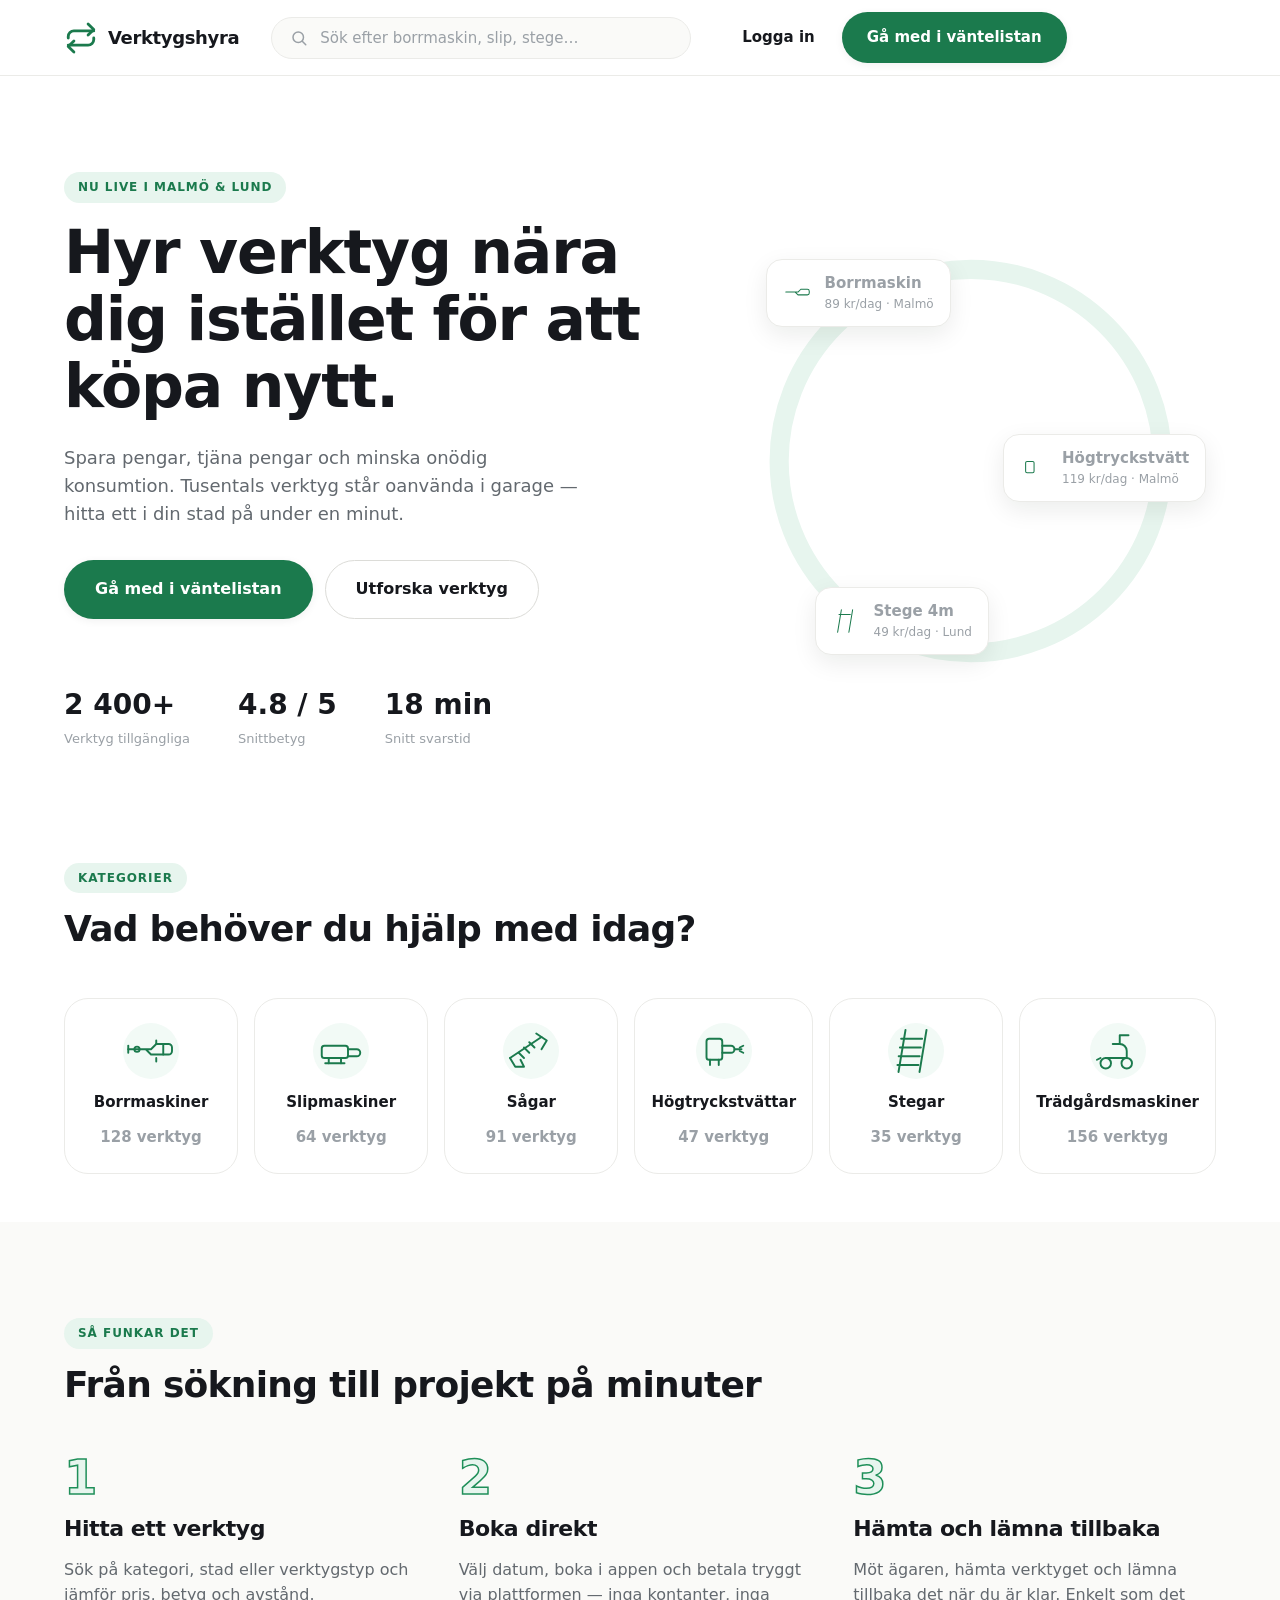
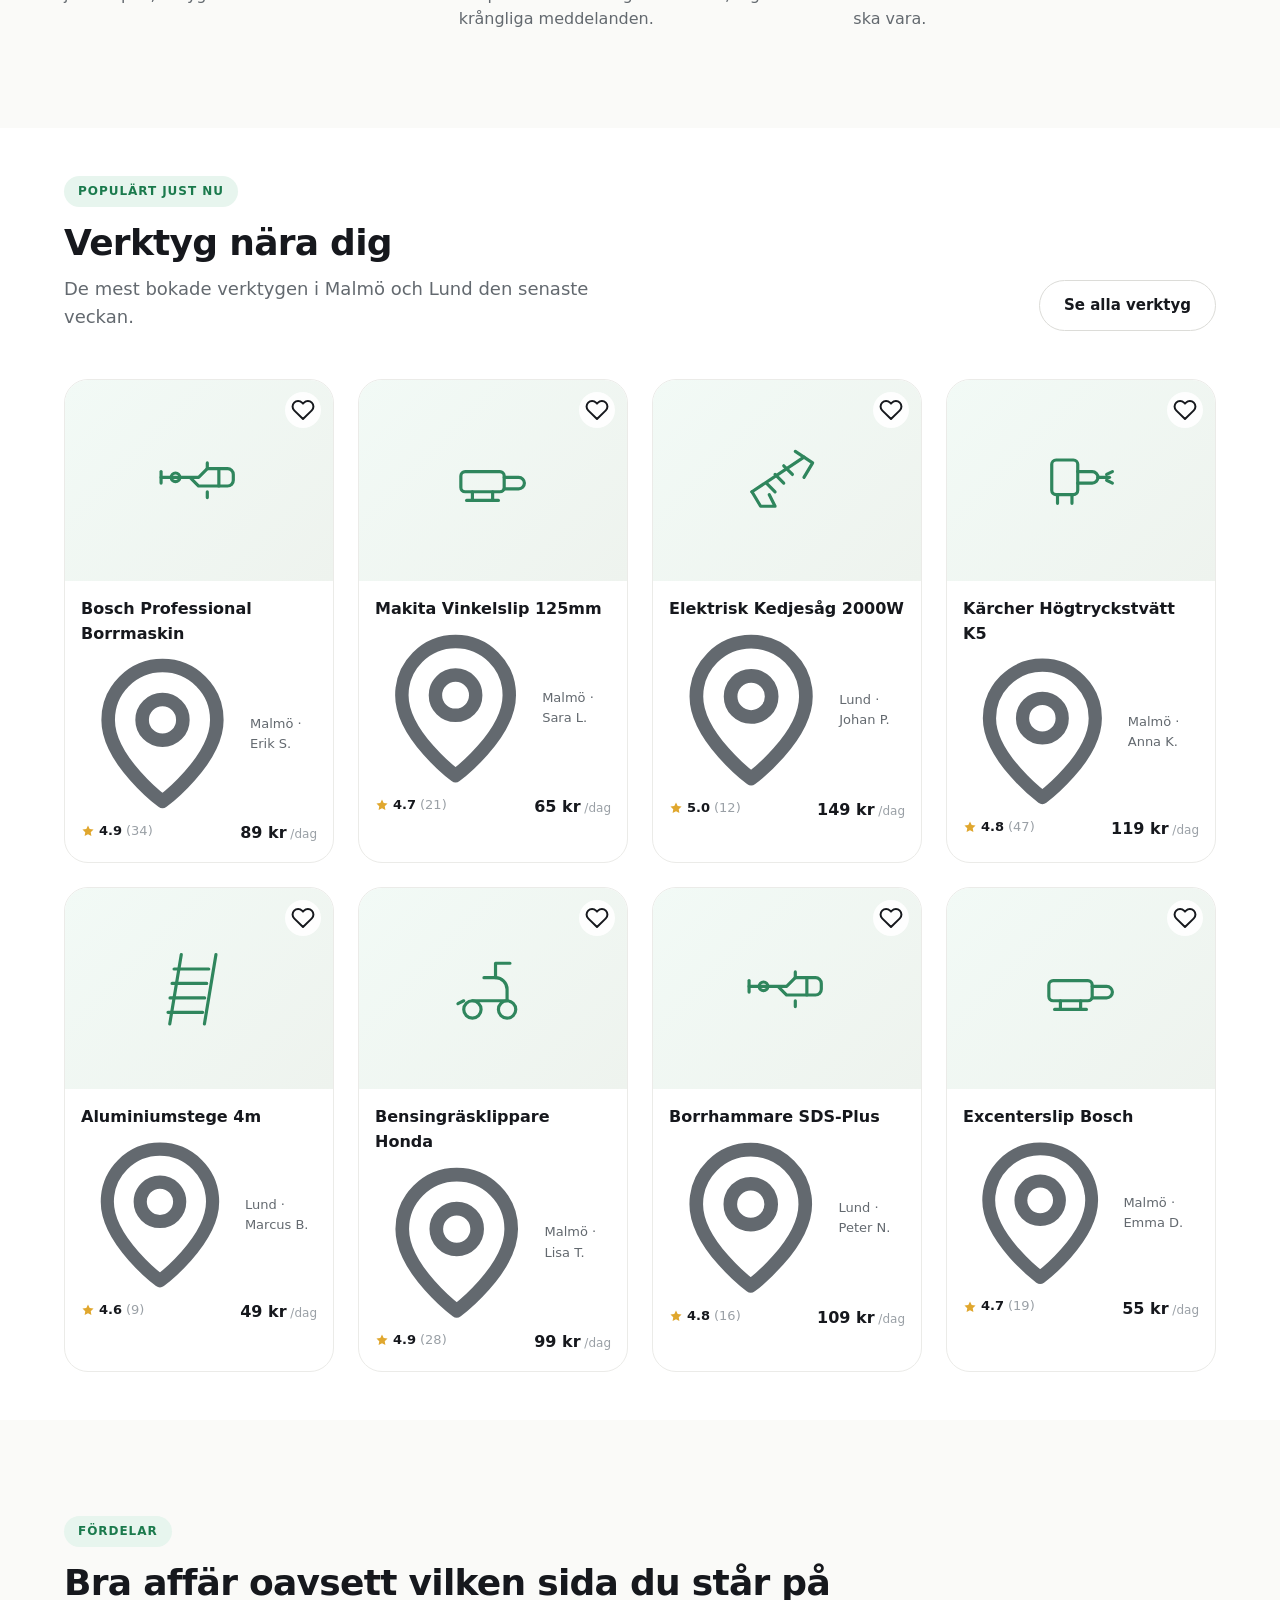
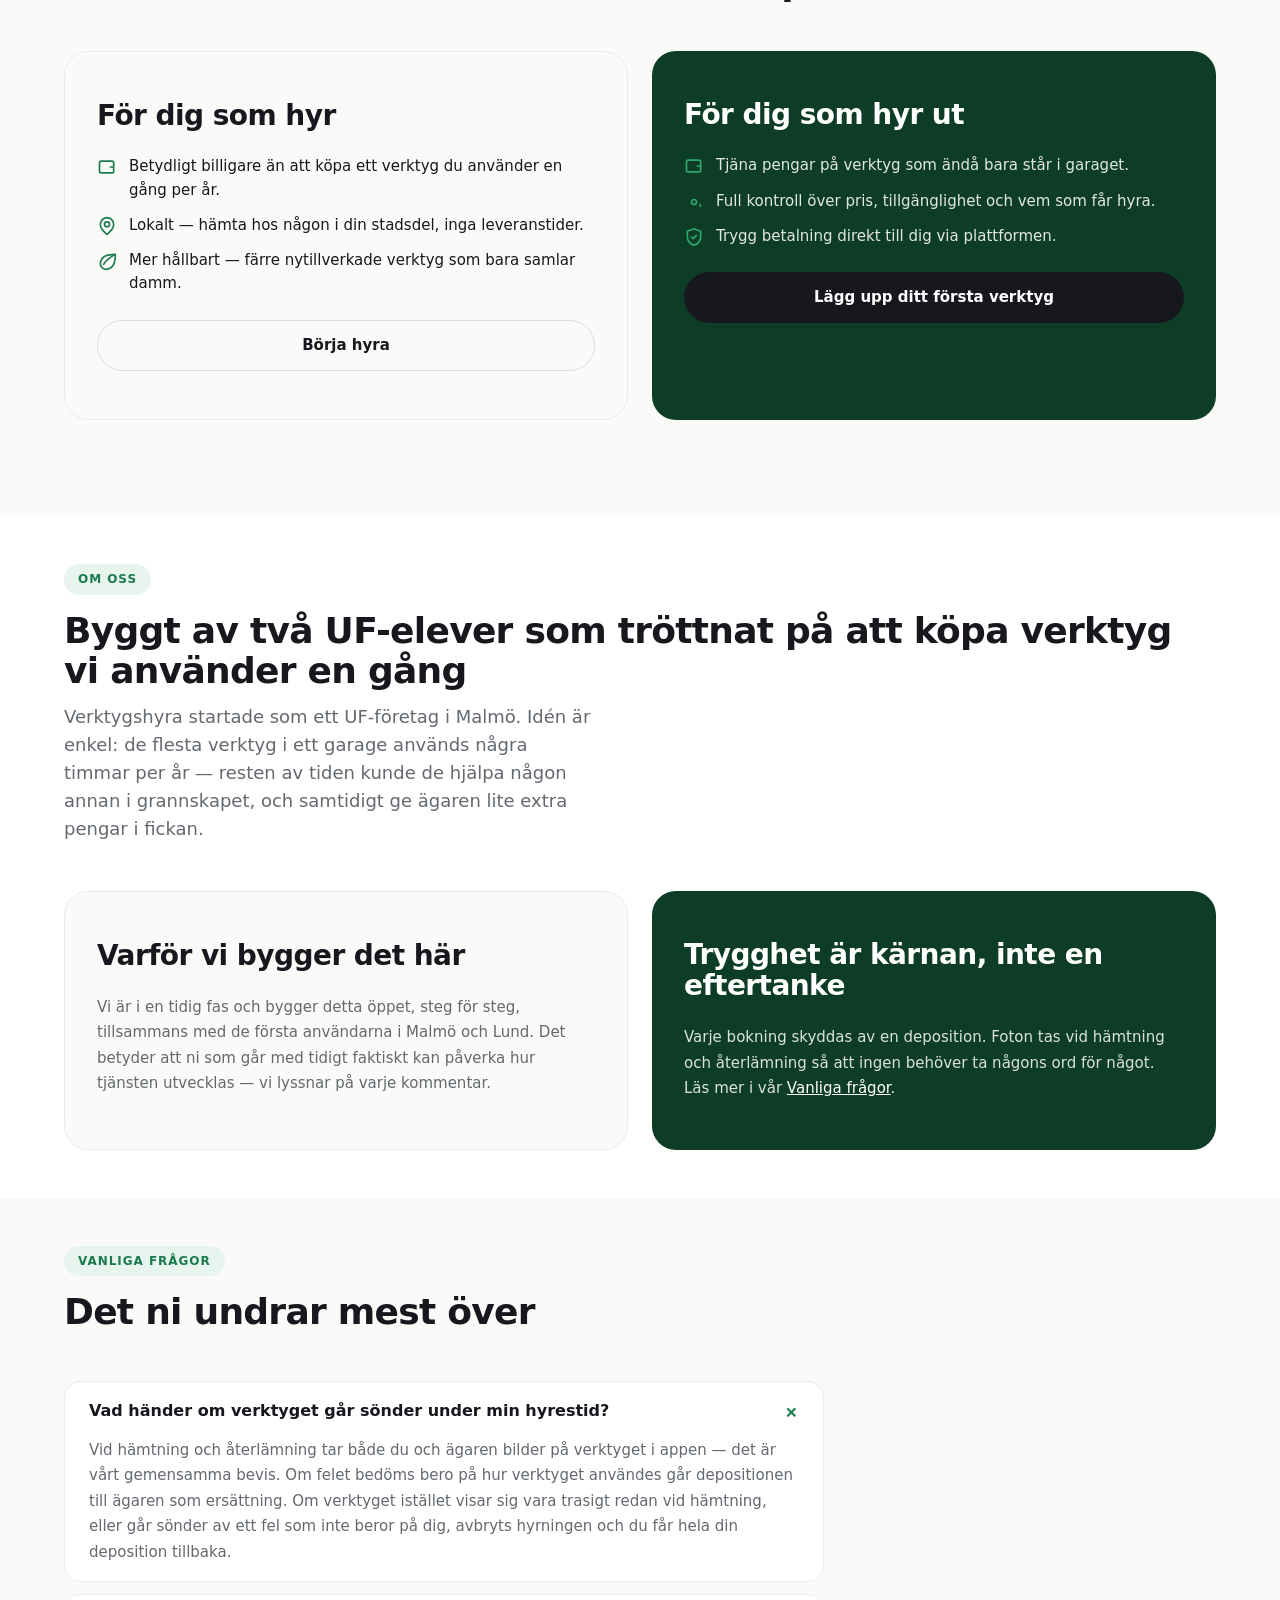
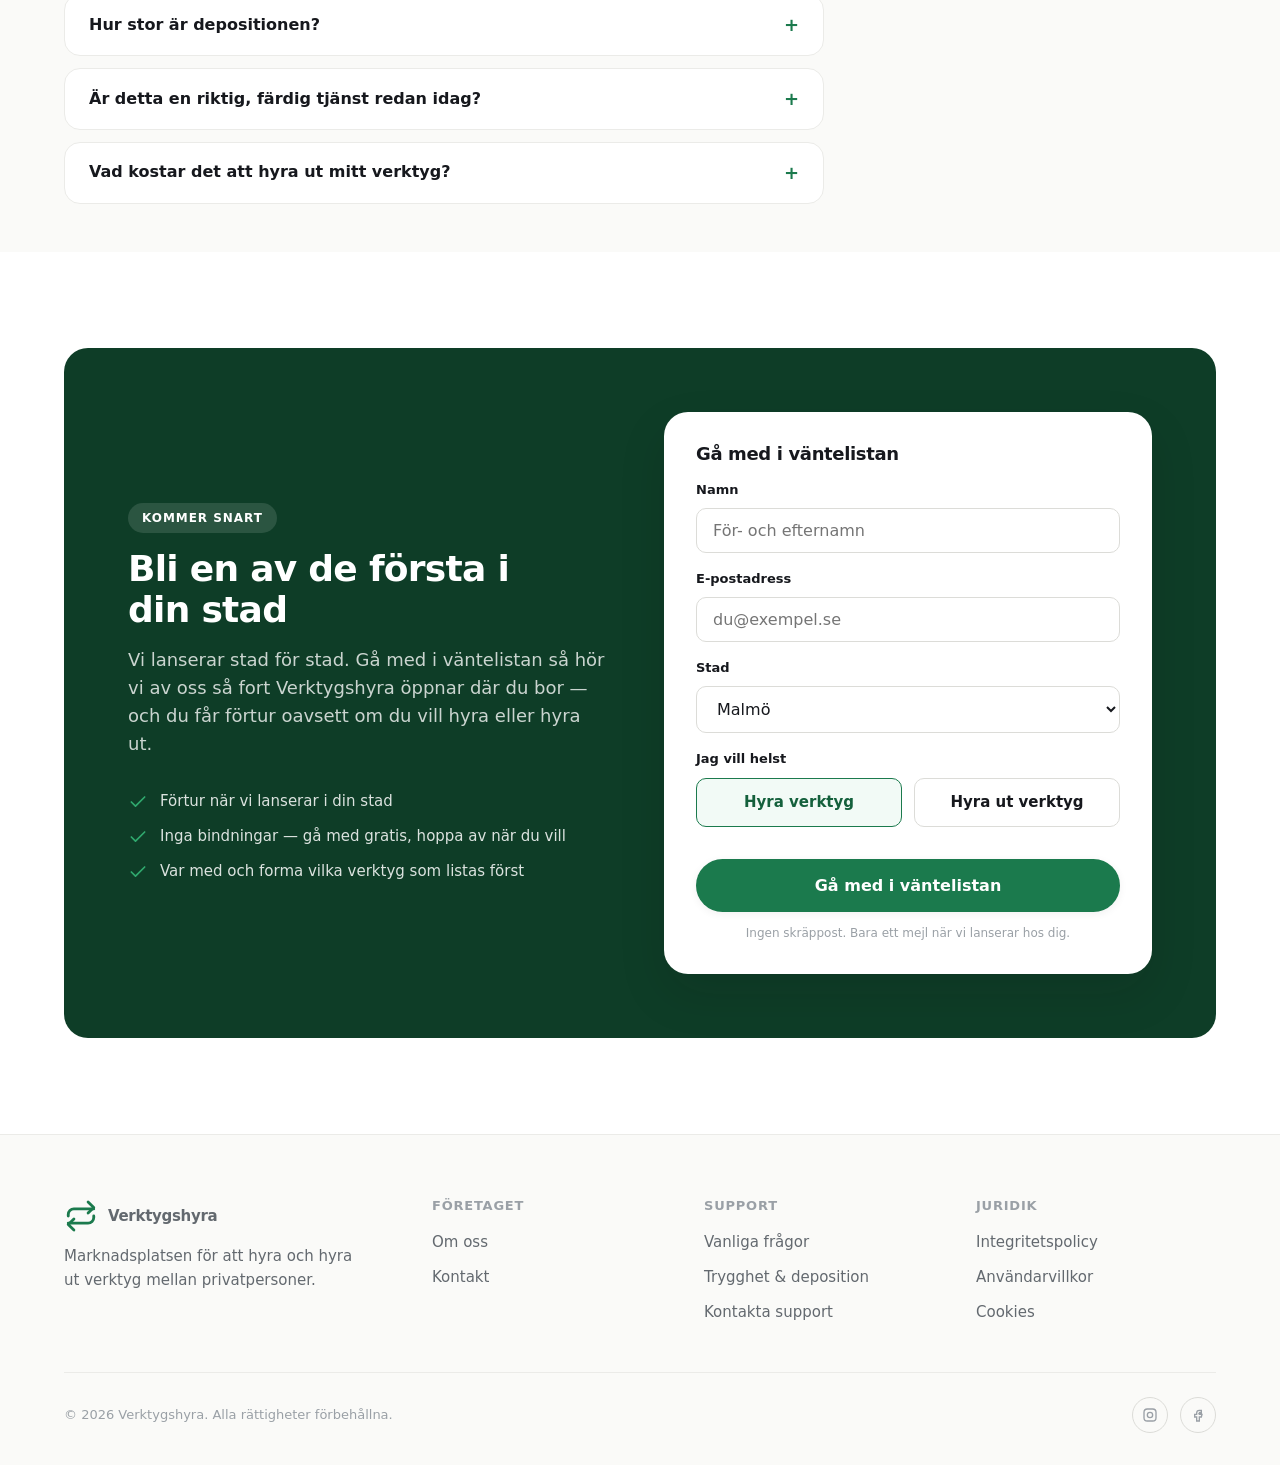
==== commit b4327661: "Add files via upload" ====
--- a/index.html
+++ b/index.html
@@ -196,7 +196,65 @@
         </div>
       </div>
     </section>
-    <!-- ============ WAITLIST / LEAD CAPTURE ============ -->
+    <!-- ============ ABOUT / TRUST ============ -->
+    <section class="section section-tight" id="om-oss">
+      <div class="container">
+        <div class="section-head">
+          <div>
+            <span class="eyebrow">Om oss</span>
+            <h2>Byggt av två UF-elever som tröttnat på att köpa verktyg vi använder en gång</h2>
+            <p>Verktygshyra startade som ett UF-företag i Malmö. Idén är enkel: de flesta verktyg i ett garage används några timmar per år — resten av tiden kunde de hjälpa någon annan i grannskapet, och samtidigt ge ägaren lite extra pengar i fickan.</p>
+          </div>
+        </div>
+
+        <div class="benefit-panels">
+          <div class="benefit-panel panel-borrow reveal">
+            <h3>Varför vi bygger det här</h3>
+            <p style="color: var(--color-text-muted); font-size: var(--fs-sm); line-height: 1.7;">
+              Vi är i en tidig fas och bygger detta öppet, steg för steg, tillsammans med de första användarna i Malmö och Lund. Det betyder att ni som går med tidigt faktiskt kan påverka hur tjänsten utvecklas — vi lyssnar på varje kommentar.
+            </p>
+          </div>
+          <div class="benefit-panel panel-lend reveal">
+            <h3>Trygghet är kärnan, inte en eftertanke</h3>
+            <p style="color: rgba(255,255,255,0.85); font-size: var(--fs-sm); line-height: 1.7;">
+              Varje bokning skyddas av en deposition. Foton tas vid hämtning och återlämning så att ingen behöver ta någons ord för något. Läs mer i vår <a href="#faq" style="color:#fff; text-decoration: underline;">Vanliga frågor</a>.
+            </p>
+          </div>
+        </div>
+      </div>
+    </section>
+
+    <!-- ============ FAQ ============ -->
+    <section class="section section-tight" id="faq" style="background: var(--color-bg-soft);">
+      <div class="container">
+        <div class="section-head">
+          <div>
+            <span class="eyebrow">Vanliga frågor</span>
+            <h2>Det ni undrar mest över</h2>
+          </div>
+        </div>
+
+        <div class="faq-list">
+          <details class="faq-item reveal" open>
+            <summary>Vad händer om verktyget går sönder under min hyrestid?</summary>
+            <p>Vid hämtning och återlämning tar både du och ägaren bilder på verktyget i appen — det är vårt gemensamma bevis. Om felet bedöms bero på hur verktyget användes går depositionen till ägaren som ersättning. Om verktyget istället visar sig vara trasigt redan vid hämtning, eller går sönder av ett fel som inte beror på dig, avbryts hyrningen och du får hela din deposition tillbaka.</p>
+          </details>
+          <details class="faq-item reveal">
+            <summary>Hur stor är depositionen?</summary>
+            <p>Depositionen varierar per verktyg och sätts av ägaren, oftast i nivå med verktygets ungefärliga återanskaffningsvärde. Den dras aldrig automatiskt — den betalas bara ut om båda parter är överens, eller efter vår granskning vid en tvist.</p>
+          </details>
+          <details class="faq-item reveal">
+            <summary>Är detta en riktig, färdig tjänst redan idag?</summary>
+            <p>Ärligt svar: vi är i en tidig testfas som UF-företag. Sajten du ser är vår vision för hur tjänsten kommer fungera, och vi bygger den tillsammans med de första riktiga användarna i Malmö och Lund. Gå med i väntelistan så hör du av oss så fort du kan boka på riktigt.</p>
+          </details>
+          <details class="faq-item reveal">
+            <summary>Vad kostar det att hyra ut mitt verktyg?</summary>
+            <p>Det är gratis att lista ditt verktyg. Vi tar en mindre serviceavgift av hyrespriset först när en bokning faktiskt genomförs — du betalar alltså aldrig något om ingen hyr.</p>
+          </details>
+        </div>
+      </div>
+    </section>
+
     <section class="section">
       <div class="container">
         <div class="waitlist-section reveal">
@@ -281,17 +339,16 @@
         <div class="footer-col">
           <h4>Företaget</h4>
           <ul>
-            <li><a href="#">Om oss</a></li>
-            <li><a href="#">Kontakt</a></li>
-            <li><a href="#">Jobba hos oss</a></li>
+            <li><a href="#om-oss">Om oss</a></li>
+            <li><a href="mailto:hej@verktygshyra.se">Kontakt</a></li>
           </ul>
         </div>
         <div class="footer-col">
           <h4>Support</h4>
           <ul>
-            <li><a href="#">Vanliga frågor</a></li>
-            <li><a href="#">Trygghet &amp; försäkring</a></li>
-            <li><a href="#">Kontakta support</a></li>
+            <li><a href="#faq">Vanliga frågor</a></li>
+            <li><a href="#faq">Trygghet &amp; deposition</a></li>
+            <li><a href="mailto:hej@verktygshyra.se">Kontakta support</a></li>
           </ul>
         </div>
         <div class="footer-col">
--- a/css/components.css
+++ b/css/components.css
@@ -542,6 +542,48 @@
   transform: translateY(0);
 }
 
+/* ---------- FAQ accordion ---------- */
+.faq-list {
+  display: flex;
+  flex-direction: column;
+  gap: var(--space-3);
+  max-width: 760px;
+}
+.faq-item {
+  background: var(--color-surface);
+  border: 1px solid var(--color-border);
+  border-radius: var(--radius-md);
+  padding: var(--space-4) var(--space-5);
+}
+.faq-item summary {
+  cursor: pointer;
+  font-family: var(--font-display);
+  font-weight: 700;
+  font-size: var(--fs-md);
+  list-style: none;
+  display: flex;
+  align-items: center;
+  justify-content: space-between;
+  gap: var(--space-4);
+}
+.faq-item summary::-webkit-details-marker { display: none; }
+.faq-item summary::after {
+  content: "+";
+  flex-shrink: 0;
+  font-size: var(--fs-lg);
+  color: var(--color-green-600);
+  transition: transform var(--dur-fast) var(--ease-out);
+}
+.faq-item[open] summary::after {
+  transform: rotate(45deg);
+}
+.faq-item p {
+  color: var(--color-text-muted);
+  font-size: var(--fs-sm);
+  line-height: 1.7;
+  margin-top: var(--space-3);
+}
+
 /* ---------- Waitlist / lead capture ---------- */
 .waitlist-section {
   background: var(--color-green-900);
